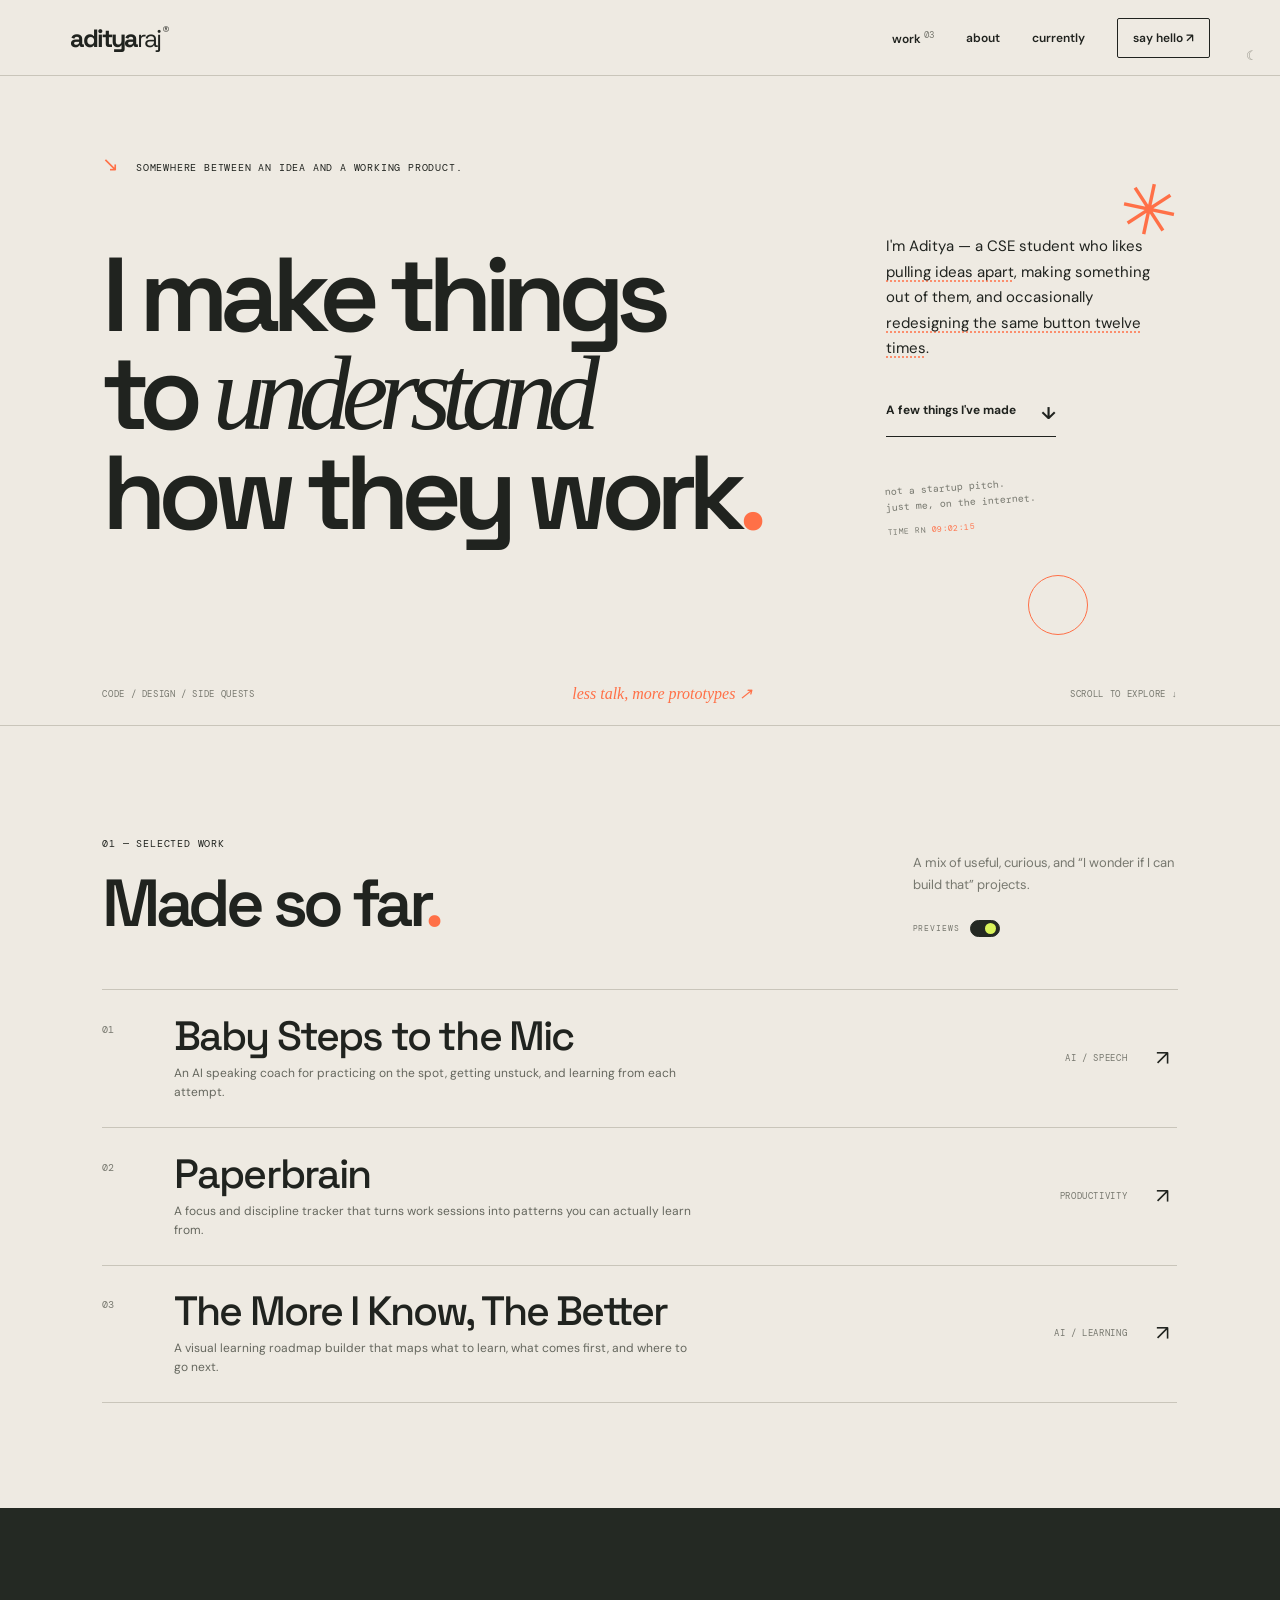
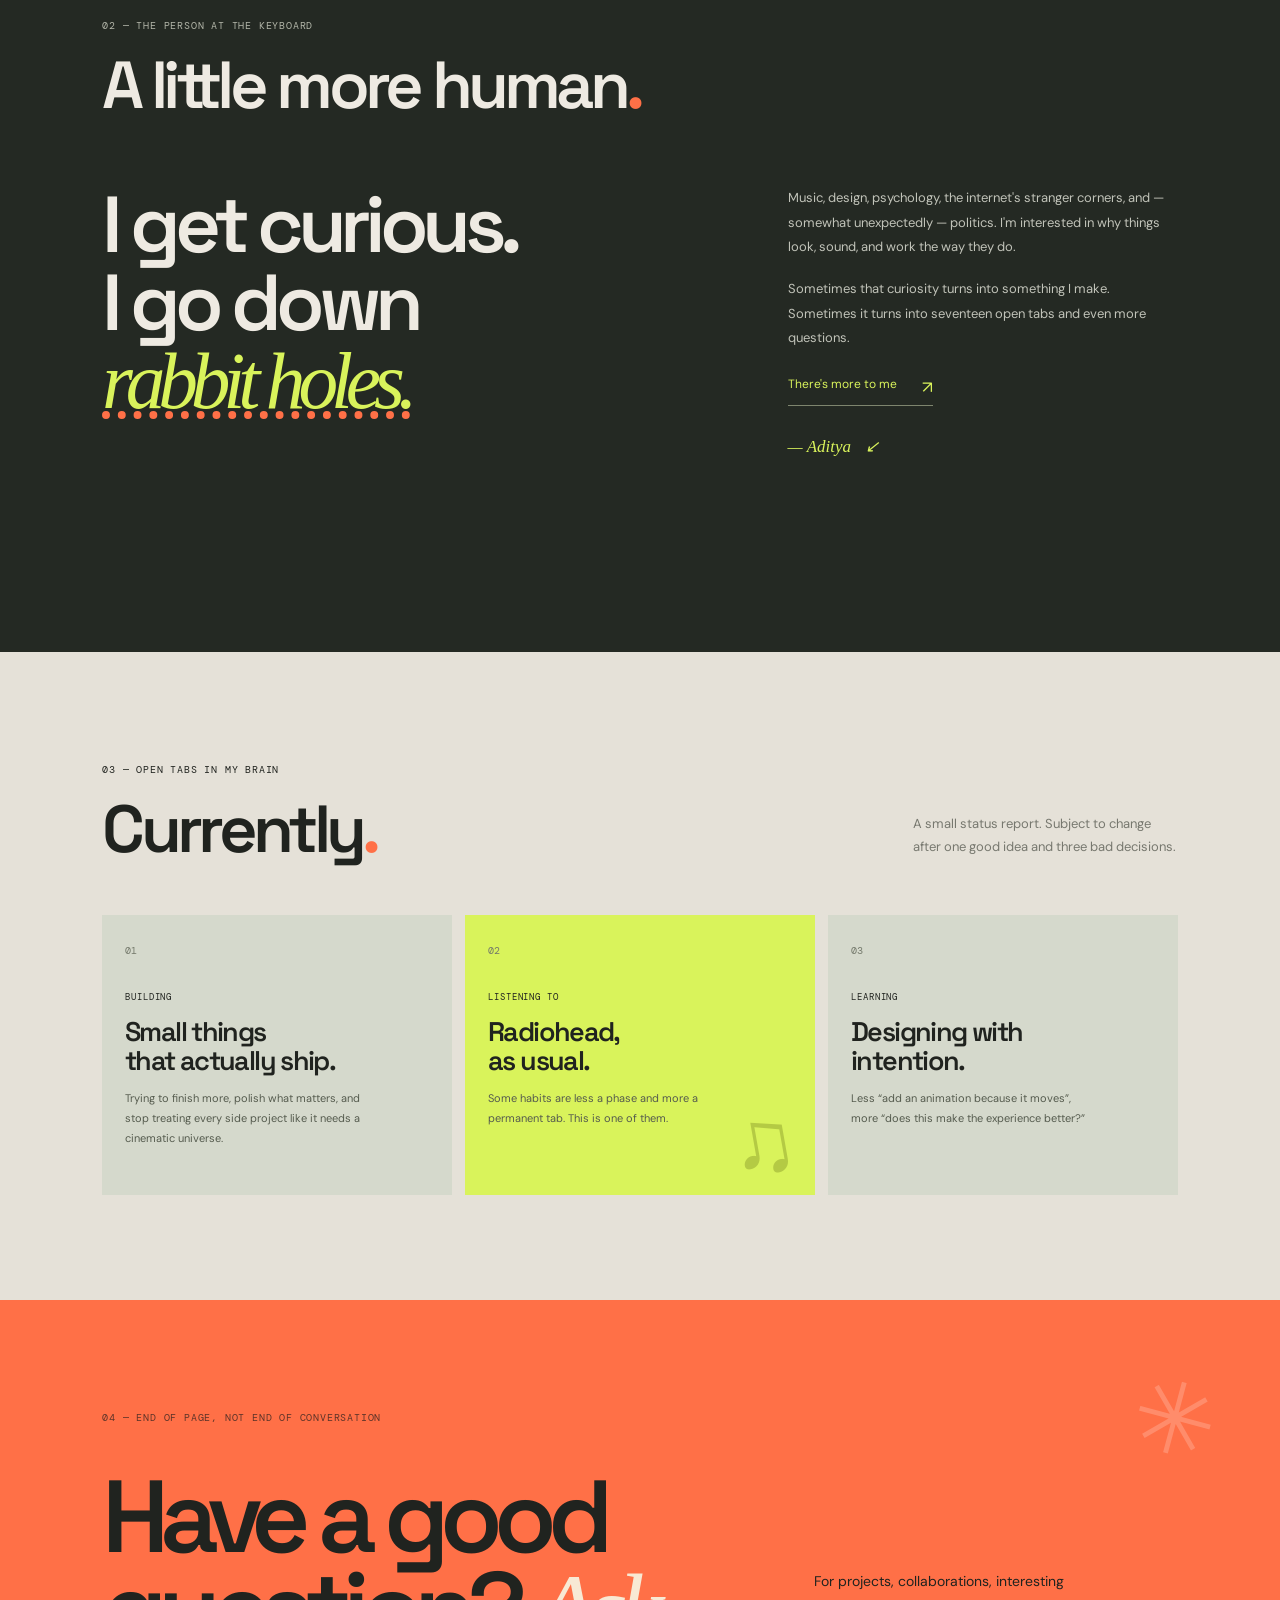
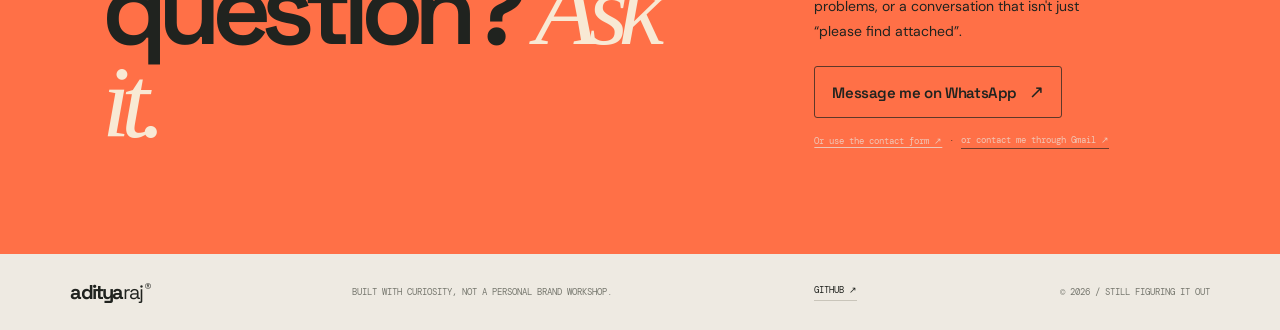
==== index.html @ f86ae00b "Add files via upload" ====
<!doctype html>
<html lang="en">
<head>
  <meta charset="utf-8">
  <meta name="viewport" content="width=device-width, initial-scale=1">
  <meta name="theme-color" content="#eeeae2">
  <title>Aditya Raj — making things, figuring things out</title>
  <meta name="description" content="The workbench of Aditya Raj: software, experiments, and things I'm figuring out.">
  <link rel="stylesheet" href="style.css">
</head>
<body>
  <header class="site-header">
    <a class="wordmark" href="#top" aria-label="Aditya Raj home">aditya<span>raj</span><b>®</b></a>
    <nav aria-label="Main navigation">
      <a href="#work">work <sup>03</sup></a>
      <a href="#about">about</a>
      <a href="#notes">currently</a>
      <a href="#contact" class="nav-contact">say hello ↗</a>
    </nav>
    <button class="menu-toggle" aria-label="Toggle menu" aria-expanded="false">menu +</button>
    <button class="theme-toggle" type="button" aria-label="Switch to dark mode" aria-pressed="false"><span class="theme-toggle-icon" aria-hidden="true">☾</span><span class="theme-toggle-text">DARK</span></button>
  </header>

  <main id="top">
    <section class="hero">
      <div class="hero-kicker"><span class="hand-arrow">↘</span> SOMEWHERE BETWEEN AN IDEA AND A WORKING PRODUCT.</div>
      <div class="hero-grid">
        <h1>I make things<br>to <em>understand</em><br>how they work<span class="period">.</span></h1>
        <div class="hero-aside">
          <p class="intro">I'm Aditya — a CSE student who likes <span class="curious-word" tabindex="0" data-note="Usually the fun part starts here.">pulling ideas apart</span>, making something out of them, and occasionally <span class="curious-word" tabindex="0" data-note="Yes, even after it already worked.">redesigning the same button twelve times</span>.</p>
          <a class="text-link" href="#work">A few things I've made <span>↓</span></a>
          <div class="margin-note">not a startup pitch.<br>just me, on the internet.<span class="clock-line">TIME RN <b class="live-clock">--:--:--</b></span></div>
        </div>
      </div>
      <div class="hero-bottom">
        <span>CODE / DESIGN / SIDE QUESTS</span>
        <span class="scribble">less talk, more prototypes ↗</span>
        <span>SCROLL TO EXPLORE ↓</span>
      </div>
      <button class="shape shape-star surprise-trigger" type="button" aria-label="A small surprise">✳</button><div class="surprise-toast" role="status" aria-live="polite" hidden></div>
      <div class="shape shape-ring" aria-hidden="true"></div>
    </section>

    <section class="work section-pad" id="work">
      <div class="section-heading">
        <div><span class="eyebrow">01 — SELECTED WORK</span><h2>Made so far<span class="period">.</span></h2></div>
        <div class="work-heading-tools">
          <p>A mix of useful, curious, and “I wonder if I can build that” projects.</p>
          <label class="preview-toggle" title="Toggle cursor-following project previews">
            <span class="preview-toggle-label">PREVIEWS</span>
            <input id="preview-toggle-input" type="checkbox" checked aria-label="Enable project hover previews">
            <span class="toggle-track" aria-hidden="true"><span class="toggle-thumb"></span></span>
          </label>
        </div>
      </div>

      <div class="project-browser" aria-label="Selected projects">
        <button class="project-row" type="button" data-project="mic">
          <span class="project-index">01</span>
          <span class="project-title-wrap"><span class="project-title">Baby Steps to the Mic</span><span class="project-blurb">An AI speaking coach for practicing on the spot, getting unstuck, and learning from each attempt.</span></span>
          <span class="project-kind">AI / SPEECH</span><span class="project-arrow">↗</span>
        </button>
        <button class="project-row" type="button" data-project="paperbrain">
          <span class="project-index">02</span>
          <span class="project-title-wrap"><span class="project-title">Paperbrain</span><span class="project-blurb">A focus and discipline tracker that turns work sessions into patterns you can actually learn from.</span></span>
          <span class="project-kind">PRODUCTIVITY</span><span class="project-arrow">↗</span>
        </button>
        <button class="project-row" type="button" data-project="more">
          <span class="project-index">03</span>
          <span class="project-title-wrap"><span class="project-title">The More I Know, The Better</span><span class="project-blurb">A visual learning roadmap builder that maps what to learn, what comes first, and where to go next.</span></span>
          <span class="project-kind">AI / LEARNING</span><span class="project-arrow">↗</span>
        </button>
      </div>

      <div class="project-hover-preview" aria-hidden="true">
        <div class="preview-caption"><span>PROJECT PREVIEW</span><span class="preview-number">01 / 03</span></div>
        <div class="preview-art preview-mic is-active">
          <img class="baby-steps-shot" src="assets/baby-steps-real.png" alt="Baby Steps to the Mic live speaking practice screen">
        </div>
        <div class="preview-art preview-paperbrain">
          <img class="paperbrain-shot" src="assets/paperbrain-real.png" alt="Paperbrain focus and discipline dashboard">
        </div>
        <div class="preview-art preview-roadmap">
          <img class="tmik-generation-shot" src="assets/tmik-generation.png" alt="The More I Know, The Better generating a learning roadmap">
          <img class="tmik-roadmap-shot" src="assets/tmik-roadmap.png" alt="The More I Know, The Better dependency graph for learning portfolios">
        </div>
        <div class="preview-instruction">HOVER TO PREVIEW <span>↗</span></div>
      </div>

      <dialog class="project-dialog" aria-labelledby="dialog-title">
        <button class="dialog-close" type="button" aria-label="Close project details">×</button>
        <div class="dialog-topline"><span class="dialog-index">PROJECT / 01</span><span class="dialog-category">AI / SPEECH</span></div>
        <div class="dialog-layout">
          <div class="dialog-visual"></div>
          <div class="dialog-copy">
            <h3 id="dialog-title">Baby Steps to the Mic</h3>
            <p class="dialog-description"></p>
            <div class="dialog-tags"></div>
            <div class="dialog-links"></div>
          </div>
        </div>
        <div class="dialog-bottom"><span>ADITYA RAJ / SELECTED WORK</span><span>ESC TO CLOSE ↗</span></div>
      </dialog>
    </section>

    <section class="about section-pad" id="about">
      <div class="section-heading">
        <div><span class="eyebrow">02 — THE PERSON AT THE KEYBOARD</span><h2>A little more human<span class="period">.</span></h2></div>
      </div>
      <div class="about-grid">
        <div class="about-big">I get curious.<br>I go down<br><em class="curious-word" tabindex="0" data-note="There is probably a Wikipedia tab involved.">rabbit holes.</em></div>
        <div class="about-copy">
          <p>Music, design, psychology, the internet's stranger corners, and — somewhat unexpectedly — politics. I'm interested in why things look, sound, and work the way they do.</p>
          <p>Sometimes that curiosity turns into something I make. Sometimes it turns into seventeen open tabs and even more questions.</p>
          <button class="text-link about-more" type="button">There's more to me <span>↗</span></button>
          <div class="about-signoff">— Aditya <span>↙</span></div>
        </div>
      </div>
    </section>

    <dialog class="about-dialog" aria-labelledby="about-dialog-title">
      <button class="dialog-close about-dialog-close" type="button" aria-label="Close About">×</button>
      <div class="about-dialog-kicker">A LITTLE MORE CONTEXT</div>
      <div class="about-intro">
        <img class="about-portrait" src="assets/aditya-photo.png" alt="Aditya Raj" />
        <div class="about-intro-copy">
          <h3 id="about-dialog-title">Hey, I'm Aditya.</h3>
          <p class="about-lede">I'm usually interested in five different things at once. Occasionally, they even connect.</p>
        </div>
      </div>
      <div class="about-dialog-body">
        <p>Music, design, psychology, politics, and whatever strange corner of the internet I've wandered into lately. I like pulling at a question until it turns into ten more questions. It's a terrible way to get through a to-do list, but a pretty good way to find ideas.</p>
        <p>That curiosity tends to spill into what I make. I like playing with how things look and feel just as much as figuring out how they work. Sometimes it becomes a project; sometimes it's just a new folder called “experiment 2 final final”.</p>
        <p>I'm still figuring out where all these interests lead. For now, I'm happy learning, making things, changing my mind, and seeing what sticks.</p>
      </div>
      <div class="about-resume">
        <div class="about-resume-copy">
          <span class="about-resume-label">THE MORE FORMAL VERSION</span>
          <strong>Want the résumé?</strong>
          <small>Education, experience, skills and the official-looking bits.</small>
        </div>
        <div class="about-resume-actions">
          <a href="assets/aditya-raj-resume.pdf" target="_blank" rel="noopener noreferrer">VIEW PDF ↗</a>
        </div>
      </div>
      <div class="about-socials" aria-label="Connect with Aditya">
        <a href="https://www.linkedin.com/in/aditya-raj-79a53b314/" target="_blank" rel="noreferrer">LINKEDIN ↗</a>
        <a href="mailto:adiwildinn@gmail.com">GMAIL ↗</a>
        <a href="https://github.com/adityarghh" target="_blank" rel="noreferrer">GITHUB ↗</a>
      </div>
    </dialog>

    <section class="currently section-pad" id="notes">
      <div class="section-heading">
        <div><span class="eyebrow">03 — OPEN TABS IN MY BRAIN</span><h2>Currently<span class="period">.</span></h2></div>
        <p>A small status report. Subject to change after one good idea and three bad decisions.</p>
      </div>
      <div class="now-grid">
        <div class="now-card"><span class="now-number">01</span><span class="now-label">BUILDING</span><h3>Small things<br>that actually ship.</h3><p>Trying to finish more, polish what matters, and stop treating every side project like it needs a cinematic universe.</p></div>
        <div class="now-card now-card-yellow"><span class="now-number">02</span><span class="now-label">LISTENING TO</span><h3>Radiohead,<br>as usual.</h3><p>Some habits are less a phase and more a permanent tab. This is one of them.</p><span class="music-mark" role="button" tabindex="0" aria-label="Reveal a tiny music easter egg">♫</span></div>
        <div class="now-card"><span class="now-number">03</span><span class="now-label">LEARNING</span><h3>Designing with<br>intention.</h3><p>Less “add an animation because it moves”, more “does this make the experience better?”</p></div>
      </div>
    </section>

    <section class="contact section-pad" id="contact">
      <span class="eyebrow">04 — END OF PAGE, NOT END OF CONVERSATION</span>
      <div class="contact-grid">
        <h2>Have a good<br>question? <em>Ask it.</em></h2>
        <div class="contact-side"><p>For projects, collaborations, interesting problems, or a conversation that isn't just “please find attached”.</p><a class="whatsapp-cta" href="https://wa.me/917482891365?text=Hey%20Aditya%21%20I%20came%20across%20your%20portfolio%20and%20wanted%20to%20talk." target="_blank" rel="noopener noreferrer" aria-label="Message Aditya on WhatsApp">Message me on WhatsApp <span aria-hidden="true">↗</span></a><small class="contact-alternatives"><button class="contact-open contact-form-link" type="button">Or use the contact form ↗</button><span aria-hidden="true"> · </span><a class="direct-gmail" href="https://mail.google.com/mail/?view=cm&amp;fs=1&amp;to=adiwildinn%40gmail.com&amp;su=Let%27s%20talk" target="_blank" rel="noreferrer">or contact me through Gmail ↗</a></small></div>
      </div>
      <div class="contact-doodle" aria-hidden="true">✳</div>
    </section>

    <dialog class="contact-dialog" aria-labelledby="contact-dialog-title">
      <button class="dialog-close contact-dialog-close" type="button" aria-label="Close contact form">×</button>
      <div class="contact-dialog-kicker">A MESSAGE, NOT A MEETING INVITE</div>
      <div class="contact-dialog-heading">
        <h3 id="contact-dialog-title">Let's talk<span>.</span></h3>
        <p>Tell me a little about what you have in mind. I'll take it from there.</p>
      </div>
      <form class="contact-form" action="https://formspree.io/f/mljgbkvg" method="POST">
        <div class="contact-fields-row">
          <label>Your name
            <input type="text" name="name" placeholder="What should I call you?" autocomplete="name" required>
          </label>
          <label>Your email
            <input type="email" name="email" placeholder="you@example.com" autocomplete="email" required>
          </label>
        </div>
        <label>What's this about?
          <input type="text" name="subject" placeholder="A project, collaboration, question..." required>
        </label>
        <label>Your message
          <textarea name="message" rows="5" placeholder="Give me the context. No need to make it formal." required></textarea>
        </label>
        <input type="text" name="_gotcha" class="contact-honeypot" tabindex="-1" autocomplete="off" aria-hidden="true">
        <div class="contact-form-bottom">
          <p class="contact-form-status" role="status" aria-live="polite">I'll only use your details to reply to this message.</p>
          <button class="contact-submit" type="submit">Send message <span>↗</span></button>
        </div>
      </form>
      <div class="contact-dialog-footer"><span>NOT A FAN OF FORMS?</span><a href="https://mail.google.com/mail/?view=cm&amp;fs=1&amp;to=adiwildinn%40gmail.com&amp;su=Let%27s%20talk" target="_blank" rel="noreferrer">CONTACT ME DIRECTLY THROUGH GMAIL ↗</a></div>
    </dialog>
  </main>

  <footer>
    <a class="wordmark footer-mark" href="#top">aditya<span>raj</span><b>®</b></a>
    <span>BUILT WITH CURIOSITY, NOT A PERSONAL BRAND WORKSHOP.</span>
    <a href="https://github.com/adityarghh" target="_blank" rel="noreferrer">GITHUB ↗</a>
    <span>© <span id="year"></span> / STILL FIGURING IT OUT</span>
  </footer>
  <script src="script.js"></script>
</body>
</html>
---- style.css ----
@import url('https://fonts.googleapis.com/css2?family=DM+Mono:wght@400;500&family=DM+Sans:wght@400;500;600;700&family=Space+Grotesk:wght@400;500;600;700&display=swap');
:root{--paper:#eeeae2;--ink:#20231f;--muted:#77786f;--line:#c9c5ba;--acid:#d9f35b;--orange:#ff7047;--blue:#c6d9d0;--mono:'DM Mono',monospace;--sans:'DM Sans',sans-serif;--display:'Space Grotesk',sans-serif}
*{box-sizing:border-box}html{scroll-behavior:smooth;scroll-padding-top:90px}body{margin:0;background:var(--paper);color:var(--ink);font-family:var(--sans);-webkit-font-smoothing:antialiased}a{color:inherit;text-decoration:none}.topline{height:29px;padding:0 5.5%;display:flex;align-items:center;justify-content:space-between;border-bottom:1px solid var(--line);font:10px var(--mono);letter-spacing:.07em;color:#696b62}.status-dot,.live-dot{display:inline-block;width:7px;height:7px;border-radius:50%;background:#80a33e;margin-left:6px}.site-header{height:76px;padding:0 5.5%;display:flex;align-items:center;justify-content:space-between;border-bottom:1px solid var(--line);position:sticky;top:0;z-index:10;background:rgba(238,234,226,.94);backdrop-filter:blur(12px)}.wordmark{font:700 25px var(--display);letter-spacing:-1.8px}.wordmark span{font-weight:400}.wordmark b{font:10px var(--mono);vertical-align:top;margin-left:3px}.site-header nav{display:flex;align-items:center;gap:32px;font-size:12px;font-weight:600}.site-header nav a{transition:opacity .2s}.site-header nav a:hover{opacity:.55}.site-header sup{font:9px var(--mono);color:var(--muted)}.nav-contact{border:1px solid var(--ink);padding:11px 15px;border-radius:2px}.menu-toggle{display:none;background:none;border:0;font:12px var(--mono)}
.hero{min-height:650px;padding:75px 8% 25px;position:relative;overflow:hidden;border-bottom:1px solid var(--line)}.hero-kicker,.eyebrow{font:10px var(--mono);letter-spacing:.08em}.hand-arrow{font-size:20px;color:var(--orange);margin-right:9px}.hero-grid{display:grid;grid-template-columns:1.5fr .6fr;gap:5%;align-items:end;margin-top:42px;position:relative;z-index:1}.hero h1{font:600 clamp(56px,8.2vw,118px)/.94 var(--display);letter-spacing:-.085em;margin:0;max-width:900px}.hero h1 em,.about-big em,.contact h2 em{font-family:Georgia,serif;font-weight:400;letter-spacing:-.09em}.period{color:var(--orange)}.hero-aside{padding:0 0 8px;max-width:285px}.intro{font-size:15px;line-height:1.7;max-width:300px}.text-link{display:inline-flex;gap:25px;border-bottom:1px solid var(--ink);padding:12px 0;font-size:12px;font-weight:700;margin-top:13px}.text-link span{font-size:17px}.margin-note{font:10px/1.6 var(--mono);color:var(--muted);margin-top:42px;transform:rotate(-4deg);display:inline-block}.hero-bottom{position:absolute;left:8%;right:8%;bottom:22px;display:flex;justify-content:space-between;align-items:center;font:9px var(--mono);letter-spacing:.07em;color:var(--muted)}.scribble{font:italic 16px Georgia;color:var(--orange);letter-spacing:0}.shape{position:absolute;pointer-events:none}.shape-star{right:8%;top:100px;color:var(--orange);font-size:70px;transform:rotate(12deg)}.shape-ring{right:15%;bottom:90px;width:60px;height:60px;border:1px solid var(--orange);border-radius:50%}
.section-pad{padding:105px 8%}.section-heading{display:flex;justify-content:space-between;align-items:end;gap:30px;margin-bottom:52px}.section-heading h2{font:600 clamp(40px,5.2vw,68px)/1 var(--display);letter-spacing:-.07em;margin:18px 0 0}.section-heading>p{font-size:13px;line-height:1.7;max-width:265px;color:var(--muted);margin:0 0 5px}.project{display:grid;grid-template-columns:1.08fr .92fr;min-height:355px;border-top:1px solid var(--line);padding:25px 0;gap:7%;align-items:center}.project:last-of-type{border-bottom:1px solid var(--line)}.project-reverse .project-art{order:2}.project-reverse .project-copy{order:1}.project-art{height:310px;position:relative;overflow:hidden;display:flex;align-items:center;justify-content:center;background:#d9d9ce}.art-label{position:absolute;top:17px;left:18px;font:9px var(--mono);letter-spacing:.08em;z-index:2}.passsecure-art{background:#242923;color:#d9f35b}.terminal{width:72%;border:1px solid #5d6650;background:#191d19;box-shadow:12px 12px 0 rgba(0,0,0,.12);font-family:var(--mono)}.terminal-bar{height:30px;border-bottom:1px solid #41493c;display:flex;align-items:center;gap:5px;padding:0 10px;color:#939b88;font-size:9px}.terminal-bar i{width:5px;height:5px;border-radius:50%;background:#7c856c}.terminal-bar span{margin-left:auto}.terminal-content{padding:23px}.muted{font-size:10px;color:#9aa08f;display:block;margin-bottom:18px}.terminal-content strong{font-size:20px;letter-spacing:3px}.strength{display:flex;gap:4px;margin:15px 0}.strength i{height:4px;flex:1;background:#d9f35b}.strength i:last-child{background:#48503f}.terminal-foot{display:flex;justify-content:space-between;font-size:9px;border-top:1px solid #41493c;padding-top:12px}.corner-mark{position:absolute;right:17px;bottom:13px;font:10px var(--mono)}.project-copy{padding:20px 0}.project-meta{display:flex;justify-content:space-between;gap:12px;font:9px var(--mono);color:var(--muted);letter-spacing:.04em}.project h3{font:600 clamp(30px,3vw,43px) var(--display);letter-spacing:-.06em;margin:23px 0 12px}.project-copy>p{font-size:13px;line-height:1.8;color:#5d5f57;max-width:420px}.project-bottom{display:flex;align-items:center;gap:7px;margin-top:25px;flex-wrap:wrap}.tag{font:9px var(--mono);padding:7px 9px;border:1px solid var(--line);border-radius:2px}.project-bottom a{font:10px var(--mono);margin-left:auto;border-bottom:1px solid var(--ink);padding-bottom:4px}.docuquery-art{background:#d8c9b3}.paper-stack{position:relative;width:190px;height:220px;transform:rotate(-5deg)}.paper{position:absolute;width:150px;height:190px;top:15px;left:20px;border:1px solid #9e8e77}.paper-back{background:#8c9e91;transform:rotate(12deg) translate(20px,-7px)}.paper-mid{background:#f0e5d4;transform:rotate(5deg) translate(9px,0)}.paper-front{background:#fff8e9;padding:19px 16px;box-shadow:5px 6px 0 rgba(72,55,34,.13)}.paper-front>span{font:11px var(--mono);color:var(--orange)}.paper-front b{display:block;font:600 23px/1 var(--display);letter-spacing:-1.5px;margin-top:14px}.paper-front small{font:7px var(--mono);display:block;margin-top:13px;color:#888}.paper-lines{height:25px;margin-top:13px;background:repeating-linear-gradient(to bottom,transparent 0 6px,#c9c0b0 6px 7px)}.floating-note{position:absolute;right:10%;bottom:55px;font:italic 14px Georgia;line-height:1.3;color:#7b4d3e;transform:rotate(7deg)}.atm-art{background:#bfc9b6}.atm-screen{width:55%;min-width:210px;background:#222b26;color:#e3f1c8;padding:22px 18px;box-shadow:10px 10px 0 rgba(30,45,30,.12);font-family:var(--mono)}.atm-brand{font-size:11px;letter-spacing:.12em}.atm-brand span{color:#d9f35b}.atm-balance{font:600 25px var(--display);margin-top:28px}.atm-caption{font-size:7px;color:#a7b5a0;margin-top:4px}.atm-buttons{display:grid;grid-template-columns:1fr 1fr;gap:6px;margin-top:25px}.atm-buttons span{border:1px solid #526252;padding:8px 5px;text-align:center;font-size:7px}.side-stamp{position:absolute;right:17px;bottom:15px;font:9px var(--mono);transform:rotate(-90deg);transform-origin:right}.chat-art{background:#c5d9d1}.chat-window{width:72%;padding:20px;background:#f1f0e6;border:1px solid #9daea4;box-shadow:8px 8px 0 rgba(42,72,56,.1)}.chat-top{font:9px var(--mono);padding-bottom:15px;border-bottom:1px solid #d1d7ce;margin-bottom:17px}.chat-top .live-dot{margin:0 8px 0 0}.bubble{font-size:10px;line-height:1.5;padding:9px 11px;border-radius:8px;margin:9px 0;max-width:85%}.bubble-left{background:#dfe4d8}.bubble-right{background:#d9f35b;margin-left:auto}.typing{font:8px var(--mono);color:#7c8278;margin-top:18px}.typing span{color:var(--orange)}.orbit{position:absolute;right:8%;top:42%;font:22px var(--mono);color:#46675a;transform:rotate(18deg)}.work-footnote{font:italic 13px Georgia;color:var(--muted);margin-top:22px}
.about{background:#242923;color:var(--paper)}.about .eyebrow{color:#b2b5a8}.about-grid{display:grid;grid-template-columns:1fr .7fr;gap:12%;padding:15px 0 90px}.about-big{font:600 clamp(45px,6.2vw,83px)/.98 var(--display);letter-spacing:-.08em}.about-big em{color:var(--acid)}.about-copy p{font-size:13px;line-height:1.9;color:#c1c3b9;margin:0 0 17px}.about-signoff{font:italic 17px Georgia;color:var(--acid);margin-top:30px}.about-signoff span{margin-left:10px}.toolbox{border-top:1px solid #55594f;padding-top:20px}.toolbox-title{font:10px var(--mono);display:flex;justify-content:space-between;color:var(--acid)}.toolbox-list{display:grid;grid-template-columns:repeat(4,1fr);gap:22px;margin-top:35px}.toolbox-list>div{border-top:1px solid #55594f;padding-top:12px}.toolbox-list b{font:10px var(--mono);color:#888e7d}.toolbox-list span{display:block;font:600 17px var(--display);margin-top:22px}.toolbox-list p{font-size:11px;line-height:1.7;color:#b6b8af}
.currently{background:#e5e1d8}.now-grid{display:grid;grid-template-columns:repeat(3,1fr);gap:13px}.now-card{position:relative;min-height:280px;background:#d5d9cc;padding:23px;overflow:hidden}.now-card-yellow{background:var(--acid)}.now-number{font:10px var(--mono);color:#73786a}.now-label{display:block;font:9px var(--mono);letter-spacing:.1em;margin-top:32px}.now-card h3{font:600 27px/1.08 var(--display);letter-spacing:-.06em;margin:14px 0}.now-card p{font-size:11px;line-height:1.8;max-width:240px;color:#555b4e}.music-mark{position:absolute;right:18px;bottom:2px;font:90px Georgia;color:#b4ca44;transform:rotate(-10deg)}
.contact{position:relative;background:var(--orange);overflow:hidden}.contact .eyebrow{color:#5e3429}.contact-grid{display:grid;grid-template-columns:1fr .6fr;gap:10%;align-items:end;margin-top:45px;position:relative;z-index:1}.contact h2{font:600 clamp(55px,8vw,105px)/.9 var(--display);letter-spacing:-.09em;margin:0}.contact h2 em{color:#f8e9d4}.contact-side p{font-size:14px;line-height:1.8;max-width:300px}.big-email{display:inline-block;font:600 24px var(--display);letter-spacing:-.04em;border-bottom:1px solid var(--ink);padding:10px 0}.contact-side small{display:block;font:9px var(--mono);margin-top:12px;color:#38271f}.contact-doodle{position:absolute;right:5%;top:10%;font-size:100px;color:rgba(255,255,255,.2);transform:rotate(15deg)}
footer{padding:25px 5.5%;display:flex;align-items:center;justify-content:space-between;gap:20px;font:9px var(--mono);color:var(--muted)}.footer-mark{color:var(--ink);font-size:20px}footer>a:not(.wordmark){color:var(--ink);border-bottom:1px solid var(--line);padding-bottom:4px}
@media(max-width:760px){.site-header{height:65px}.site-header nav{display:none;position:absolute;top:64px;left:0;right:0;background:var(--paper);padding:25px 7%;border-bottom:1px solid var(--line);flex-direction:column;align-items:flex-start;gap:22px}.site-header nav.open{display:flex}.menu-toggle{display:block}.hero{padding:58px 7% 70px;min-height:auto}.hero-grid{grid-template-columns:1fr;gap:35px;margin-top:38px}.hero h1{font-size:clamp(53px,13vw,86px)}.hero-aside{max-width:420px}.margin-note{margin-top:18px}.shape-star{right:8%;top:35px;font-size:45px}.shape-ring{right:12%;bottom:100px;width:35px;height:35px}.hero-bottom{left:7%;right:7%;font-size:7px;gap:10px}.scribble{display:none}.section-pad{padding:72px 7%}.section-heading{align-items:flex-start;flex-direction:column;margin-bottom:35px;gap:20px}.section-heading>p{max-width:370px}.project,.project-reverse{grid-template-columns:1fr;gap:12px;padding:22px 0 28px}.project-reverse .project-art,.project-reverse .project-copy{order:initial}.project-art{height:270px}.project-copy{padding:10px 0}.project h3{margin-top:18px}.about-grid{grid-template-columns:1fr;gap:35px;padding-bottom:60px}.toolbox-list{grid-template-columns:1fr 1fr;row-gap:28px}.toolbox-list span{margin-top:14px}.now-grid{grid-template-columns:1fr}.now-card{min-height:235px}.contact-grid{grid-template-columns:1fr;gap:35px}.contact h2{font-size:clamp(54px,13vw,88px)}.contact-doodle{font-size:70px;top:7%;right:4%}footer{flex-wrap:wrap;justify-content:space-between}footer>span:nth-child(2){order:5;width:100%;line-height:1.6}.topline{padding:0 7%;font-size:8px}}
@media(prefers-reduced-motion:reduce){html{scroll-behavior:auto}*{animation:none!important;transition:none!important}}


/* Project index: typography-first list with an interactive visual preview */
.project-browser{position:relative;border-top:1px solid var(--line);z-index:1}
.project-row{position:relative;width:100%;display:grid;grid-template-columns:54px minmax(0,1fr) 100px 24px;gap:18px;align-items:center;text-align:left;background:transparent;border:0;border-bottom:1px solid var(--line);padding:25px 8px 25px 0;color:var(--ink);cursor:pointer;font:inherit;z-index:2}
.project-index{font:10px var(--mono);color:var(--muted);align-self:start;padding-top:8px}
.project-title-wrap{display:flex;flex-direction:column;gap:6px}
.project-title{font:500 clamp(26px,3.2vw,43px)/1.04 var(--display);letter-spacing:-.045em;transition:transform .35s cubic-bezier(.2,.7,.1,1),color .25s}
.project-blurb{font:12px/1.6 var(--sans);color:#65675e;max-width:520px;transition:color .25s}
.project-kind{font:9px var(--mono);letter-spacing:.07em;color:var(--muted);justify-self:end}
.project-arrow{font-size:21px;justify-self:end;transition:transform .3s,color .3s}
.project-row:hover .project-title,.project-row:focus-visible .project-title{transform:translateX(8px);color:#a64f2e}
.project-row:hover .project-blurb,.project-row:focus-visible .project-blurb{color:var(--ink)}
.project-row:hover .project-arrow,.project-row:focus-visible .project-arrow{transform:translate(3px,-3px);color:#a64f2e}
.project-row:focus-visible{outline:2px solid #a64f2e;outline-offset:3px}
.project-hover-preview{position:fixed;z-index:8;left:0;top:0;width:min(27vw,330px);height:min(31vw,260px);transform:translate3d(0,0,0) rotate(2deg) scale(.97);pointer-events:none;opacity:0;visibility:hidden;will-change:left,top,opacity,transform;transition:opacity .22s ease,visibility .22s,transform .22s cubic-bezier(.2,.7,.1,1);background:linear-gradient(145deg,#292e27 0%,#222720 100%);padding:12px;border:1px solid rgba(238,234,226,.08);border-radius:17px;box-shadow:0 20px 48px rgba(20,22,19,.2),0 5px 14px rgba(20,22,19,.1);color:#eeeae2}
.project-hover-preview.is-visible{opacity:1;visibility:visible;transform:translate3d(0,0,0) rotate(0deg) scale(1)}
.preview-caption{display:flex;justify-content:space-between;font:8px var(--mono);letter-spacing:.08em;color:#b9b8ab;margin:2px 3px 10px}
.preview-art{display:none;position:relative;height:calc(100% - 46px);overflow:hidden;border-radius:9px}
.preview-art.is-active{display:flex;animation:preview-enter .45s cubic-bezier(.2,.7,.1,1) both}
.preview-passsecure{background:#191d19;flex-direction:column;padding:0 9%}
.preview-browser-bar{height:31px;display:flex;align-items:center;gap:5px;border-bottom:1px solid #4b5146;width:100%;font:8px var(--mono);color:#969b8d}
.preview-browser-bar i{width:5px;height:5px;background:#92997e;border-radius:50%}.preview-browser-bar span{margin-left:auto}
.preview-pass-content{display:flex;flex-direction:column;gap:16px;margin:auto 0;width:100%;font-family:var(--mono)}
.preview-pass-content>span,.preview-pass-content small{font-size:8px;letter-spacing:.08em;color:#b4bd9b}
.preview-pass-content strong{font-size:clamp(18px,2.2vw,28px);letter-spacing:4px;color:#d9f35b}
.preview-meter{display:flex;gap:4px}.preview-meter i{height:4px;flex:1;background:#d9f35b}.preview-meter i:last-child{background:#454b3f}
.preview-docuquery{background:#d8c9b3;align-items:center;justify-content:center;gap:12px;padding:5%}
.preview-doc-paper{width:49%;height:88%;background:#fff8e9;padding:7%;box-shadow:5px 6px 0 rgba(45,35,25,.13);transform:rotate(-5deg);color:#22231f;display:flex;flex-direction:column}
.preview-doc-paper span,.preview-doc-paper small,.preview-doc-chat>span{font:7px var(--mono);color:#a64f2e}
.preview-doc-paper strong{font:500 clamp(17px,2vw,26px)/1.03 var(--display);letter-spacing:-.04em;margin-top:25px}
.preview-doc-lines{height:30px;margin-top:auto;background:repeating-linear-gradient(to bottom,transparent 0 6px,#d2c9b9 6px 7px)}
.preview-doc-chat{width:45%;background:#f4ead9;padding:5%;transform:translateY(24px);box-shadow:5px 6px 0 rgba(45,35,25,.08);color:#333}
.preview-doc-chat p{font:10px/1.5 var(--sans)}
.preview-apexatm{background:#aab5a5;align-items:center;justify-content:center}
.preview-atm-ui{width:72%;background:#222b26;color:#e3f1c8;padding:8%;font-family:var(--mono);box-shadow:9px 10px 0 rgba(30,45,30,.15);display:flex;flex-direction:column}
.preview-atm-ui>span{font-size:9px;letter-spacing:.12em}.preview-atm-ui strong{font:500 clamp(20px,2.2vw,30px) var(--display);margin-top:24px}.preview-atm-ui small{font-size:7px;color:#a7b5a0;margin-top:5px}
.preview-atm-grid{display:grid;grid-template-columns:1fr 1fr;gap:5px;margin-top:23px}.preview-atm-grid i{font:7px var(--mono);font-style:normal;border:1px solid #526252;padding:8px 4px;text-align:center}
.preview-chat{background:#c5d9d1;align-items:center;justify-content:center}
.preview-chat-ui{background:#f1f0e6;border:1px solid #9daea4;width:82%;padding:7%;box-shadow:8px 8px 0 rgba(42,72,56,.1);color:#30332d}
.preview-chat-ui>span{font:7px var(--mono);letter-spacing:.07em}
.preview-chat-ui p{font:10px/1.5 var(--sans);background:#dfe4d8;padding:9px;margin:12px 0;width:85%}
.preview-chat-ui .preview-chat-reply{background:#d9f35b;margin-left:auto}
.preview-instruction{position:absolute;left:15px;right:15px;bottom:13px;display:flex;justify-content:space-between;font:8px var(--mono);letter-spacing:.08em;color:#aaa99d}
.preview-instruction span{color:#d9f35b}
.project-dialog{width:min(880px,calc(100% - 36px));max-width:none;border:1px solid #77766d;background:#eeeae2;color:#20231f;padding:28px;box-shadow:0 24px 100px rgba(0,0,0,.4)}
.project-dialog::backdrop{background:rgba(15,17,15,.78);backdrop-filter:blur(8px)}
.dialog-close{position:absolute;right:18px;top:10px;border:0;background:transparent;color:inherit;font-size:32px;cursor:pointer;line-height:1}
.dialog-topline,.dialog-bottom{display:flex;justify-content:space-between;gap:15px;font:9px var(--mono);letter-spacing:.08em;color:#77786f}
.dialog-layout{display:grid;grid-template-columns:1.05fr .95fr;gap:35px;margin:30px 0}
.dialog-visual{min-height:300px;display:flex;align-items:center;justify-content:center;overflow:hidden;background:#242923}
.dialog-visual .preview-art{display:flex!important;position:relative;width:100%;height:300px}
.dialog-copy{display:flex;flex-direction:column;align-items:flex-start;justify-content:center}
.dialog-copy h3{font:500 clamp(34px,5vw,55px)/1 var(--display);letter-spacing:-.055em;margin:0 0 18px}
.dialog-description{font:13px/1.8 var(--sans);color:#55574f}
.dialog-tags{display:flex;flex-wrap:wrap;gap:7px;margin-top:12px}
.dialog-tags span{border:1px solid #c9c5ba;padding:7px 9px;font:9px var(--mono)}
.dialog-links{display:flex;gap:18px;flex-wrap:wrap;margin-top:28px}
.dialog-links a{font:10px var(--mono);border-bottom:1px solid #20231f;padding-bottom:5px}
.dialog-links a:hover{color:#a64f2e;border-color:#a64f2e}
.dialog-bottom{border-top:1px solid #c9c5ba;padding-top:15px}
body.dialog-open{overflow:visible}
@keyframes preview-enter{from{opacity:0;transform:translateY(10px) scale(.985)}to{opacity:1;transform:translateY(0) scale(1)}}
@media(max-width:760px){.project-row{grid-template-columns:30px minmax(0,1fr) 18px;gap:10px;padding:21px 0}.project-kind{display:none}.project-title{font-size:29px}.project-blurb{font-size:11px}.project-hover-preview{display:none}.project-dialog{padding:20px}.dialog-layout{grid-template-columns:1fr;gap:20px;margin:25px 0}.dialog-visual,.dialog-visual .preview-art{min-height:220px;height:220px}.dialog-copy h3{font-size:38px}.dialog-bottom{font-size:7px}}

/* Small opt-out for cursor-following previews */
.work-heading-tools{display:flex;flex-direction:column;align-items:flex-start;gap:18px;max-width:265px}
.work-heading-tools>p{font-size:13px;line-height:1.7;max-width:265px;color:var(--muted);margin:0 0 5px}
.preview-toggle{display:inline-flex;align-items:center;gap:10px;cursor:pointer;user-select:none}
.preview-toggle-label{font:8px var(--mono);letter-spacing:.11em;color:var(--muted)}
.preview-toggle input{position:absolute;opacity:0;width:1px;height:1px;pointer-events:none}
.toggle-track{width:30px;height:17px;border:1px solid #8d8b80;border-radius:99px;padding:2px;display:inline-flex;align-items:center;transition:background .2s,border-color .2s}
.toggle-thumb{width:11px;height:11px;border-radius:50%;background:#8d8b80;transform:translateX(0);transition:transform .22s cubic-bezier(.2,.7,.1,1),background .2s}
.preview-toggle input:checked+.toggle-track{background:#242923;border-color:#242923}
.preview-toggle input:checked+.toggle-track .toggle-thumb{transform:translateX(12px);background:#d9f35b}
.preview-toggle input:focus-visible+.toggle-track{outline:2px solid #a64f2e;outline-offset:3px}
.preview-toggle input:not(:checked)+.toggle-track{background:transparent}
.preview-toggle input:not(:checked)+.toggle-track .toggle-thumb{background:#8d8b80}
@media(max-width:760px){.work-heading-tools{max-width:none;flex-direction:row;align-items:center;justify-content:space-between;width:100%;gap:12px}.work-heading-tools>p{max-width:260px}.preview-toggle{flex-shrink:0}}

/* Three chosen projects: each preview has its own visual language */
.preview-mic{background:#252923;align-items:center;justify-content:center;padding:6%}
.mic-window{width:100%;height:100%;background:#191c19;border:1px solid #55594d;color:#eeeae2;display:flex;flex-direction:column}
.mic-window-top{display:flex;justify-content:space-between;gap:10px;border-bottom:1px solid #41443c;padding:10px;font:7px var(--mono);color:#aaa99d}
.mic-window-top span:first-child{color:#b4a17a;white-space:nowrap}
.mic-content{padding:8%;display:flex;flex-direction:column;align-items:flex-start;gap:12px}
.mic-kicker{font:7px var(--mono);letter-spacing:.1em;color:#b4a17a}
.mic-content strong{font:500 clamp(20px,2.4vw,32px)/1.02 var(--display);letter-spacing:-.04em}
.mic-wave{height:27px;display:flex;align-items:center;gap:4px;width:100%;border-bottom:1px solid #41443c}
.mic-wave i{display:block;width:3px;height:var(--h,10px);background:#b4a17a;animation:mic-wave 1s ease-in-out infinite alternate}
.mic-wave i:nth-child(2n){--h:18px;animation-delay:-.3s}.mic-wave i:nth-child(3n){--h:23px;animation-delay:-.65s}.mic-wave i:nth-child(4n){--h:7px;animation-delay:-.1s}
.mic-content small{font:6px var(--mono);color:#a7aa9d}
.preview-paperbrain{background:#1d2027;align-items:center;justify-content:center;gap:8%;padding:7%;color:#ecebe7}
.paperbrain-clock{width:52%;background:#292d36;border:1px solid #454a56;padding:7%;box-shadow:6px 7px 0 rgba(0,0,0,.15)}
.paperbrain-clock>span,.paperbrain-stats>span,.paperbrain-stats small{display:block;font:7px var(--mono);letter-spacing:.08em;color:#a8adba}
.paperbrain-clock strong{display:block;font:500 clamp(25px,3vw,38px) var(--display);margin:14px 0}
.paperbrain-clock strong span{color:#b4a17a;animation:clock-blink 1s steps(2) infinite}
.clock-controls{display:flex;gap:6px}.clock-controls i{font:8px var(--mono);font-style:normal;border:1px solid #505664;padding:5px 7px;color:#c9cbd0}
.paperbrain-stats{width:67%;background:#d9d5ca;color:#252722;padding:6%;transform:translate(12%, -4%) rotate(2deg);box-shadow:5px 6px 0 rgba(0,0,0,.13)}
.paperbrain-stats>strong{display:block;font:500 clamp(24px,3vw,35px) var(--display);margin:6px 0}
.paperbrain-stats small{color:#686b62;font-size:6px}
.paperbrain-bars{display:flex;align-items:end;gap:4px;height:24px;margin-top:10px}.paperbrain-bars i{flex:1;background:#8d9a7a;height:35%}.paperbrain-bars i:nth-child(2n){height:80%}.paperbrain-bars i:nth-child(3n){height:55%}.paperbrain-bars i:nth-child(5n){height:100%}
.preview-roadmap{background:#e2dfd5;color:#282a25;display:flex;flex-direction:column;padding:7%;overflow:hidden}
.roadmap-head>span{font:7px var(--mono);color:#7c806e;letter-spacing:.1em}.roadmap-head strong{display:block;font:500 clamp(20px,2.6vw,32px)/1.05 var(--display);margin:12px 0 4px;letter-spacing:-.04em}.roadmap-head small{font:9px var(--sans);color:#77786f}
.roadmap-nodes{display:grid;grid-template-columns:1fr;gap:4px;margin-top:17px;position:relative;width:70%}
.roadmap-nodes span{font:8px var(--mono);border:1px solid #c3c1b7;padding:7px 9px;background:#efede5}
.roadmap-nodes i{font:11px var(--mono);font-style:normal;color:#a64f2e;padding-left:15px;line-height:.8}
.roadmap-nodes .roadmap-highlight{background:#292d27;color:#e6e2d7;border-color:#292d27}
.roadmap-orbit{position:absolute;right:7%;bottom:12%;width:66px;height:66px;border:1px solid #a64f2e;border-radius:50%;display:flex;align-items:center;justify-content:center;text-align:center;font:8px/1.5 var(--mono);color:#a64f2e;transform:rotate(10deg)}
@keyframes mic-wave{from{transform:scaleY(.35);opacity:.6}to{transform:scaleY(1);opacity:1}}
@keyframes clock-blink{to{opacity:.35}}


/* Short About teaser + expanded personal panel */
.about-more{border:0;background:transparent;color:var(--acid);padding:0;cursor:pointer;font:inherit;font-size:12px;border-bottom:1px solid #7e856e;padding-bottom:7px;margin-top:8px}
.about-dialog{position:relative;width:min(760px,calc(100% - 32px));max-width:none;max-height:88vh;overflow:auto;padding:clamp(26px,5vw,54px);border:1px solid #77766d;background:#eeeae2;color:#20231f;box-shadow:0 24px 100px rgba(0,0,0,.4)}
.about-dialog::backdrop{background:rgba(15,17,15,.78);backdrop-filter:blur(8px)}
.about-dialog-kicker{font:9px var(--mono);letter-spacing:.1em;color:#a64f2e;margin:4px 0 28px}
.about-dialog h3{font:600 clamp(38px,7vw,70px)/.98 var(--display);letter-spacing:-.075em;max-width:600px;margin:0 0 30px}
.about-dialog-body{max-width:570px}
.about-dialog-body p{font:14px/1.9 var(--sans);color:#55574f;margin:0 0 16px}
.about-socials{display:flex;gap:22px;flex-wrap:wrap;border-top:1px solid var(--line);padding-top:20px;margin-top:30px}
.about-socials a,.footer-socials a{font:9px var(--mono);letter-spacing:.05em;border-bottom:1px solid var(--line);padding-bottom:5px}
.footer-socials{display:flex;gap:14px;flex-wrap:wrap}
@media(max-width:760px){.about-dialog{padding:27px 22px}.about-dialog h3{font-size:44px}.about-socials{gap:16px}footer .footer-socials{width:100%;order:4}}

/* The About dialog is an overlay, not a new page; preserve the underlying scroll position. */
body.about-dialog-open{overflow:visible}
.about-dialog{margin:auto}


/* Expanded About: personal and thoughtful, without turning into a formal bio */
.about-dialog{width:min(790px,calc(100% - 32px));padding:clamp(24px,4.5vw,48px);max-height:88vh}
.about-dialog-kicker{font:9px var(--mono);letter-spacing:.1em;color:#a64f2e;margin:2px 0 24px}
.about-intro{display:grid;grid-template-columns:112px minmax(0,1fr);gap:25px;align-items:center;margin-bottom:27px}
.about-portrait{display:block;width:112px;height:136px;object-fit:cover;object-position:center 28%;border-radius:2px;filter:saturate(.88)}
.about-intro-copy h3{font:600 clamp(38px,6vw,62px)/.98 var(--display);letter-spacing:-.075em;margin:0 0 12px}
.about-lede{font:14px/1.65 var(--sans);color:#55574f;max-width:420px;margin:0}
.about-dialog-body{max-width:650px}
.about-dialog-body p{font:13px/1.85 var(--sans);color:#55574f;margin:0 0 13px}
.about-resume{display:flex;align-items:center;justify-content:space-between;gap:20px;border-top:1px solid var(--line);border-bottom:1px solid var(--line);padding:18px 0;margin-top:25px}
.about-resume-copy{display:flex;flex-direction:column;gap:5px}
.about-resume-label{font:8px var(--mono);letter-spacing:.08em;color:#a64f2e}
.about-resume-copy strong{font:500 21px var(--display);letter-spacing:-.04em}
.about-resume-copy small{font:11px/1.5 var(--sans);color:#66685f}
.about-resume-actions{display:flex;gap:15px;flex-shrink:0}
.about-resume-actions a{font:9px var(--mono);border-bottom:1px solid #a9a69b;padding-bottom:5px}
.about-socials{margin-top:20px}
@media(max-width:560px){
  .about-intro{grid-template-columns:82px minmax(0,1fr);gap:16px;align-items:start}
  .about-portrait{width:82px;height:105px}
  .about-intro-copy h3{font-size:37px}
  .about-resume{align-items:flex-start;flex-direction:column}
  .about-resume-actions{gap:20px}
}


/* Expanded contact form */
.contact-open{display:inline-block;appearance:none;border:0;border-bottom:1px solid var(--ink);background:transparent;padding:10px 0;cursor:pointer}
.contact-open:hover{color:#f8e9d4}
.contact-side small a{color:#38271f;border-bottom:1px solid rgba(56,39,31,.7);padding-bottom:2px;text-decoration:none;opacity:1;transition:color .2s,border-color .2s}
.contact-side small a:hover,.contact-side small a:focus-visible{color:#211812;border-color:#211812;opacity:1}
.contact-dialog{position:relative;width:min(780px,calc(100% - 32px));max-width:none;max-height:90vh;overflow:auto;padding:clamp(24px,4.5vw,48px);border:1px solid #77766d;background:#eeeae2;color:#20231f;box-shadow:0 24px 100px rgba(0,0,0,.4)}
.contact-dialog::backdrop{background:rgba(15,17,15,.78);backdrop-filter:blur(8px)}
.contact-dialog-kicker{font:9px var(--mono);letter-spacing:.1em;color:#a64f2e;margin:3px 0 20px}
.contact-dialog-heading{display:grid;grid-template-columns:1fr .7fr;align-items:end;gap:24px;margin-bottom:28px}
.contact-dialog-heading h3{font:600 clamp(43px,7vw,76px)/.92 var(--display);letter-spacing:-.08em;margin:0}
.contact-dialog-heading h3 span{color:#a64f2e}
.contact-dialog-heading p{font:12px/1.7 var(--sans);color:#66685f;margin:0 0 4px}
.contact-form{display:flex;flex-direction:column;gap:17px}
.contact-fields-row{display:grid;grid-template-columns:1fr 1fr;gap:16px}
.contact-form label{display:flex;flex-direction:column;gap:8px;font:10px var(--mono);letter-spacing:.03em;color:#55574f}
.contact-form input,.contact-form textarea{display:block;width:100%;box-sizing:border-box;border:1px solid #d0ccc2;border-radius:0;background:#f7f4ed;color:#20231f;padding:13px 14px;font:13px/1.5 var(--sans);letter-spacing:0;outline:none;transition:border-color .2s,box-shadow .2s}
.contact-form input:focus,.contact-form textarea:focus{border-color:#a64f2e;box-shadow:0 0 0 2px rgba(166,79,46,.1)}
.contact-form textarea{resize:vertical;min-height:130px}
.contact-form input::placeholder,.contact-form textarea::placeholder{color:#99988e}
.contact-form-bottom{display:flex;align-items:center;justify-content:space-between;gap:18px;margin-top:2px}
.contact-form-status{font:10px/1.6 var(--sans);color:#77766d;margin:0;max-width:340px}
.contact-submit{border:0;background:#242923;color:#eeeae2;padding:15px 19px;font:11px var(--mono);cursor:pointer;white-space:nowrap;transition:background .2s,transform .2s}
.contact-submit:hover{background:#a64f2e;transform:translateY(-2px)}
.contact-submit:disabled{opacity:.6;cursor:wait;transform:none}
.contact-submit span{margin-left:18px;color:#d9f35b}
.contact-honeypot{position:absolute!important;left:-9999px!important;width:1px!important;height:1px!important;opacity:0!important}
.contact-dialog-footer{display:flex;justify-content:space-between;gap:16px;flex-wrap:wrap;border-top:1px solid var(--line);padding-top:17px;margin-top:25px;font:8px var(--mono);letter-spacing:.04em;color:#8b897f}
.contact-dialog-footer a{color:#a64f2e;border-bottom:1px solid #c8b4a8;padding-bottom:3px}
@media(max-width:600px){.contact-dialog-heading{grid-template-columns:1fr;gap:12px}.contact-fields-row{grid-template-columns:1fr}.contact-form-bottom{align-items:flex-start;flex-direction:column}.contact-submit{width:100%}.contact-dialog-footer{flex-direction:column}.contact-open{font-size:24px}}

body.contact-dialog-open{overflow:visible}
.contact-form-status.is-error{color:#a64f2e}
.contact-form-status.is-success{color:#476a4b}

/* Only the currently selected artwork belongs inside the floating preview.
   Project-specific display:flex rules must not override the hidden state. */
.project-hover-preview .preview-art:not(.is-active) {
  display: none !important;
}
.project-hover-preview .preview-art.is-active {
  display: flex !important;
}

/* The More I Know, The Better — real product screenshots in the hover preview. */
.preview-roadmap{
  display:block;
  position:relative;
  padding:0;
  overflow:hidden;
  background:#050505;
  isolation:isolate;
}
.preview-roadmap .tmik-generation-shot{
  position:absolute;
  width:61%;
  height:76%;
  left:3%;
  top:4%;
  object-fit:cover;
  object-position:center;
  border:1px solid rgba(255,255,255,.55);
  border-radius:7px;
  box-shadow:0 12px 32px rgba(0,0,0,.35);
  z-index:1;
}
.preview-roadmap .tmik-roadmap-shot{
  position:absolute;
  width:67%;
  height:73%;
  right:2%;
  bottom:3%;
  object-fit:cover;
  object-position:center top;
  border:1px solid rgba(255,255,255,.6);
  border-radius:5px;
  box-shadow:0 12px 32px rgba(0,0,0,.45);
  z-index:2;
}
.dialog-visual .preview-roadmap .tmik-generation-shot{width:61%;height:76%}
.dialog-visual .preview-roadmap .tmik-roadmap-shot{width:67%;height:73%}

/* Real product screenshots for all three project previews. */
.preview-mic,
.preview-paperbrain {
  display: block;
  position: relative;
  padding: 0;
  overflow: hidden;
  background: #111;
  isolation: isolate;
}
.preview-mic .baby-steps-shot,
.preview-paperbrain .paperbrain-shot {
  position: absolute;
  inset: 0;
  width: 100%;
  height: 100%;
  object-fit: cover;
  object-position: center;
  display: block;
}
.preview-mic .baby-steps-shot { object-position: center; }
.preview-paperbrain .paperbrain-shot { object-position: center top; }
.dialog-visual .preview-mic .baby-steps-shot,
.dialog-visual .preview-paperbrain .paperbrain-shot {
  width: 100%;
  height: 100%;
}


/* Tiny theme control, visually quiet and kept outside the navigation links. */
.site-header{position:relative}
.theme-toggle{
  position:absolute;
  right:16px;
  bottom:8px;
  width:24px;
  height:24px;
  min-height:24px;
  padding:0;
  display:flex;
  align-items:center;
  justify-content:center;
  border:0;
  border-radius:50%;
  background:transparent;
  color:var(--muted);
  cursor:pointer;
  font-size:0;
  line-height:1;
  opacity:.75;
}
.theme-toggle:hover{opacity:1;background:rgba(120,120,120,.08);color:var(--ink)}
.theme-toggle-icon{font:13px/1 sans-serif}
.theme-toggle-text{display:none}
@media(max-width:760px){
  .theme-toggle{right:12px;bottom:8px;width:24px;height:24px;min-height:24px}
}


/* Dark palette: the layout and warm accent colors stay familiar, surfaces switch. */
html[data-theme="dark"]{
  color-scheme:dark;
  --paper:#171916;
  --ink:#eeece4;
  --muted:#a4a69b;
  --line:#3a3d35;
  --acid:#d9f35b;
  --orange:#c96343;
  --blue:#a4bdb2;
}
html[data-theme="light"]{color-scheme:light}
html[data-theme="dark"] body{background:var(--paper);color:var(--ink)}
html[data-theme="dark"] .site-header{
  background:rgba(23,25,22,.94);border-bottom-color:var(--line);
}
html[data-theme="dark"] .site-header nav{color:var(--ink)}
html[data-theme="dark"] .nav-contact{border-color:#777b6d}
html[data-theme="dark"] .hero,
html[data-theme="dark"] .work,
html[data-theme="dark"] footer{background:var(--paper);color:var(--ink)}
html[data-theme="dark"] .hero h1,
html[data-theme="dark"] .section-heading h2,
html[data-theme="dark"] .project-title,
html[data-theme="dark"] .footer-mark{color:var(--ink)}
html[data-theme="dark"] .hero-aside p,
html[data-theme="dark"] .project-blurb,
html[data-theme="dark"] .section-heading>p,
html[data-theme="dark"] .about-copy p,
html[data-theme="dark"] .now-card p,
html[data-theme="dark"] .contact-side p{color:#c0c2b8}
html[data-theme="dark"] .project-row{color:var(--ink);border-color:var(--line)}
html[data-theme="dark"] .project-blurb{color:#b6b8ae}
html[data-theme="dark"] .project-row:hover .project-title,
html[data-theme="dark"] .project-row:focus-visible .project-title,
html[data-theme="dark"] .project-row:hover .project-arrow,
html[data-theme="dark"] .project-row:focus-visible .project-arrow{color:#ff9878}
html[data-theme="dark"] .project-row:focus-visible{outline-color:#ff9878}
html[data-theme="dark"] .about{background:#22251f;color:#eeece4}
html[data-theme="dark"] .about .eyebrow{color:#c1c5b4}
html[data-theme="dark"] .currently{background:#20231f;color:#eeece4}
html[data-theme="dark"] .now-card{background:#30352d;color:#eeece4}
html[data-theme="dark"] .now-card-yellow{background:#d9f35b;color:#20231f}
html[data-theme="dark"] .now-card-yellow p{color:#343a2d}
html[data-theme="dark"] .now-number{color:#b9bdad}
html[data-theme="dark"] .now-card-yellow .now-number{color:#555e38}
html[data-theme="dark"] .contact{background:#a94d34;color:#fff0e7}
html[data-theme="dark"] .contact .eyebrow{color:#f0c5b5}
html[data-theme="dark"] .contact h2 em{color:#1b211b}
html[data-theme="dark"] .contact .big-email{border-color:rgba(255,240,231,.5)}
html[data-theme="dark"] footer>a:not(.wordmark){color:var(--ink);border-color:var(--line)}
html[data-theme="dark"] .site-header nav.open{background:#171916}
html[data-theme="dark"] .project-dialog,
html[data-theme="dark"] .about-dialog,
html[data-theme="dark"] .contact-dialog{
  background:#20231f;color:#eeece4;border-color:#4b4e44;
}
html[data-theme="dark"] .dialog-topline,
html[data-theme="dark"] .dialog-bottom,
html[data-theme="dark"] .about-dialog-body p,
html[data-theme="dark"] .dialog-description,
html[data-theme="dark"] .contact-dialog-heading p,
html[data-theme="dark"] .contact-form label{color:#bfc1b7}
html[data-theme="dark"] .dialog-tags span{border-color:#4b4e44}
html[data-theme="dark"] .dialog-links a{border-color:#d4d3c9}
html[data-theme="dark"] .dialog-bottom{border-color:#4b4e44}
html[data-theme="dark"] .contact-form input,
html[data-theme="dark"] .contact-form textarea{
  background:#171916;color:#eeece4;border-color:#4b4e44;
}
html[data-theme="dark"] .contact-form input::placeholder,
html[data-theme="dark"] .contact-form textarea::placeholder{color:#8e9186}
html[data-theme="dark"] .contact-dialog-footer{color:#a4a69b;border-color:#4b4e44}
html[data-theme="dark"] .contact-dialog-footer a{color:#ff9878;border-color:#6d4c40}
html[data-theme="dark"] .about-resume{background:#292d26;border-color:#45493d}
html[data-theme="dark"] .about-resume-copy small{color:#bfc1b7}
html[data-theme="dark"] .about-resume-actions a{border-color:#626657}
html[data-theme="dark"] .about-socials a,
html[data-theme="dark"] .footer-socials a{border-color:#4b4e44}
html[data-theme="dark"] .about-dialog-kicker,
html[data-theme="dark"] .contact-dialog-kicker{color:#ff9878}
html[data-theme="dark"] .contact-dialog-heading h3 span{color:#ff9878}
html[data-theme="dark"] .contact-form-status{color:#bfc1b7}
html[data-theme="dark"] .contact-form-status.is-success{color:#a8d3a5}
html[data-theme="dark"] .contact-form-status.is-error{color:#ff9878}
/* Keep the theme control clickable without changing the original header layout. */
.theme-toggle{z-index:20;pointer-events:auto}

/* Small curious interactions: kept quiet, keyboard-accessible, and motion-aware. */
.curious-word{position:relative;display:inline;text-decoration:underline;text-decoration-style:dotted;text-decoration-color:var(--orange);text-underline-offset:4px;cursor:help;outline-offset:4px}
.curious-word::after{content:attr(data-note);position:absolute;left:50%;bottom:calc(100% + 10px);z-index:20;width:max-content;max-width:min(230px,75vw);padding:9px 11px;background:var(--ink);color:var(--paper);font:10px/1.5 var(--mono);letter-spacing:0;text-decoration:none;border-radius:2px;box-shadow:4px 4px 0 rgba(166,79,46,.22);opacity:0;visibility:hidden;transform:translate(-50%,4px);transition:opacity .18s ease,transform .18s ease,visibility .18s;pointer-events:none}
.curious-word:hover::after,.curious-word:focus-visible::after{opacity:1;visibility:visible;transform:translate(-50%,0)}
.shape-star{pointer-events:auto;border:0;background:transparent;padding:0;cursor:pointer;line-height:1;transition:transform .45s cubic-bezier(.2,.7,.1,1),color .2s}
.shape-star:hover,.shape-star:focus-visible{transform:rotate(95deg) scale(1.12);color:var(--ink);outline-offset:6px}
.surprise-toast{position:absolute;z-index:4;right:8%;top:175px;max-width:230px;padding:12px 14px;background:var(--ink);color:var(--paper);font:10px/1.6 var(--mono);box-shadow:5px 5px 0 rgba(255,112,71,.45);animation:surprise-pop .25s ease both}
.surprise-toast[hidden]{display:none}
@keyframes surprise-pop{from{opacity:0;transform:translateY(5px) rotate(1deg)}to{opacity:1;transform:translateY(0) rotate(0)}}
.clock-line{display:block;margin-top:10px;font:8px/1.5 var(--mono);letter-spacing:.06em;color:var(--muted);white-space:nowrap}
.clock-line b{font-weight:400;color:var(--orange);font-variant-numeric:tabular-nums}
.live-clock{font-variant-numeric:tabular-nums}
.music-mark{cursor:pointer;transition:transform .3s ease,color .3s ease;outline-offset:5px}
.music-mark:hover,.music-mark:focus-visible{transform:rotate(10deg) scale(1.08);color:#879b29}
.music-mark.is-revealed{color:#879b29;transform:rotate(10deg) scale(1.08)}
.music-whisper{position:absolute;right:18px;bottom:86px;max-width:190px;font:italic 12px/1.5 Georgia,serif;color:#4d5840;transform:rotate(-3deg)}
.reveal-ready .reveal-on-scroll{opacity:0;transform:translateY(14px);transition:opacity .65s ease,transform .65s cubic-bezier(.2,.7,.1,1)}
.reveal-ready .reveal-on-scroll.is-revealed{opacity:1;transform:translateY(0)}
.reveal-ready .project-row:nth-child(2){transition-delay:.07s}.reveal-ready .project-row:nth-child(3){transition-delay:.14s}
@media(max-width:760px){.surprise-toast{right:7%;top:105px}.clock-line{font-size:7px}.case-clock{display:block;margin:12px 0 0 6%}}
@media(prefers-reduced-motion:reduce){.reveal-ready .reveal-on-scroll{opacity:1;transform:none}.curious-word::after,.shape-star,.music-mark{transition:none}}

/* Subtle physicality: cards respond to a pointer, but never demand attention. */
.project-row,.now-card,.about-grid,.contact-grid{transform-style:preserve-3d;will-change:transform;transition:transform .28s cubic-bezier(.2,.7,.1,1),border-color .25s,background-color .25s}
.project-row:focus-visible,.text-link:focus-visible,.nav-contact:focus-visible{outline:1px solid var(--orange);outline-offset:5px}
.curious-word.is-note-open::after{opacity:1;visibility:visible;transform:translate(-50%,0)}
.surprise-toast{transition:opacity .2s ease,transform .2s ease}
.surprise-toast.is-leaving{opacity:0;transform:translateY(-4px)}
@media(hover:none),(prefers-reduced-motion:reduce){.project-row,.now-card,.about-grid,.contact-grid{transform:none!important;will-change:auto}}
@media(prefers-reduced-motion:reduce){.reveal-ready .reveal-on-scroll{opacity:1;transform:none}.curious-word::after,.shape-star,.music-mark,.surprise-toast{transition:none;animation:none}}


/* Contact options: WhatsApp first, with the existing form and Gmail kept available. */
.whatsapp-cta{display:inline-flex;align-items:center;gap:12px;margin-top:8px;padding:13px 17px;border:1px solid rgba(32,35,31,.72);border-radius:3px;color:var(--ink);font:600 15px var(--display);letter-spacing:-.025em;text-decoration:none;transition:background-color .2s,color .2s,border-color .2s,transform .2s}
.whatsapp-cta span{font:18px var(--mono);transition:transform .2s}
.whatsapp-cta:hover,.whatsapp-cta:focus-visible{background:var(--ink);color:var(--orange);border-color:var(--ink);transform:translateY(-2px);outline:none}
.whatsapp-cta:hover span,.whatsapp-cta:focus-visible span{transform:translate(2px,-2px)}
.contact-side small.contact-alternatives{display:flex;flex-wrap:wrap;align-items:center;gap:5px 7px;margin-top:14px;font-size:9px;line-height:1.8}
.contact-form-link,.contact-side small.contact-alternatives .direct-gmail{color:#f0c6b7;text-decoration-color:rgba(240,198,183,.8)}
.contact-form-link{appearance:none;border:0;background:none;padding:0;font:inherit;text-decoration:underline;text-underline-offset:3px;cursor:pointer}
.contact-side small.contact-alternatives .direct-gmail{padding-bottom:0}
.contact-form-link:hover,.contact-form-link:focus-visible,.contact-side small.contact-alternatives .direct-gmail:hover,.contact-side small.contact-alternatives .direct-gmail:focus-visible{color:#fff0e9;text-decoration-color:#fff0e9}
@media(max-width:520px){.whatsapp-cta{font-size:14px}.contact-side small.contact-alternatives{max-width:320px}}
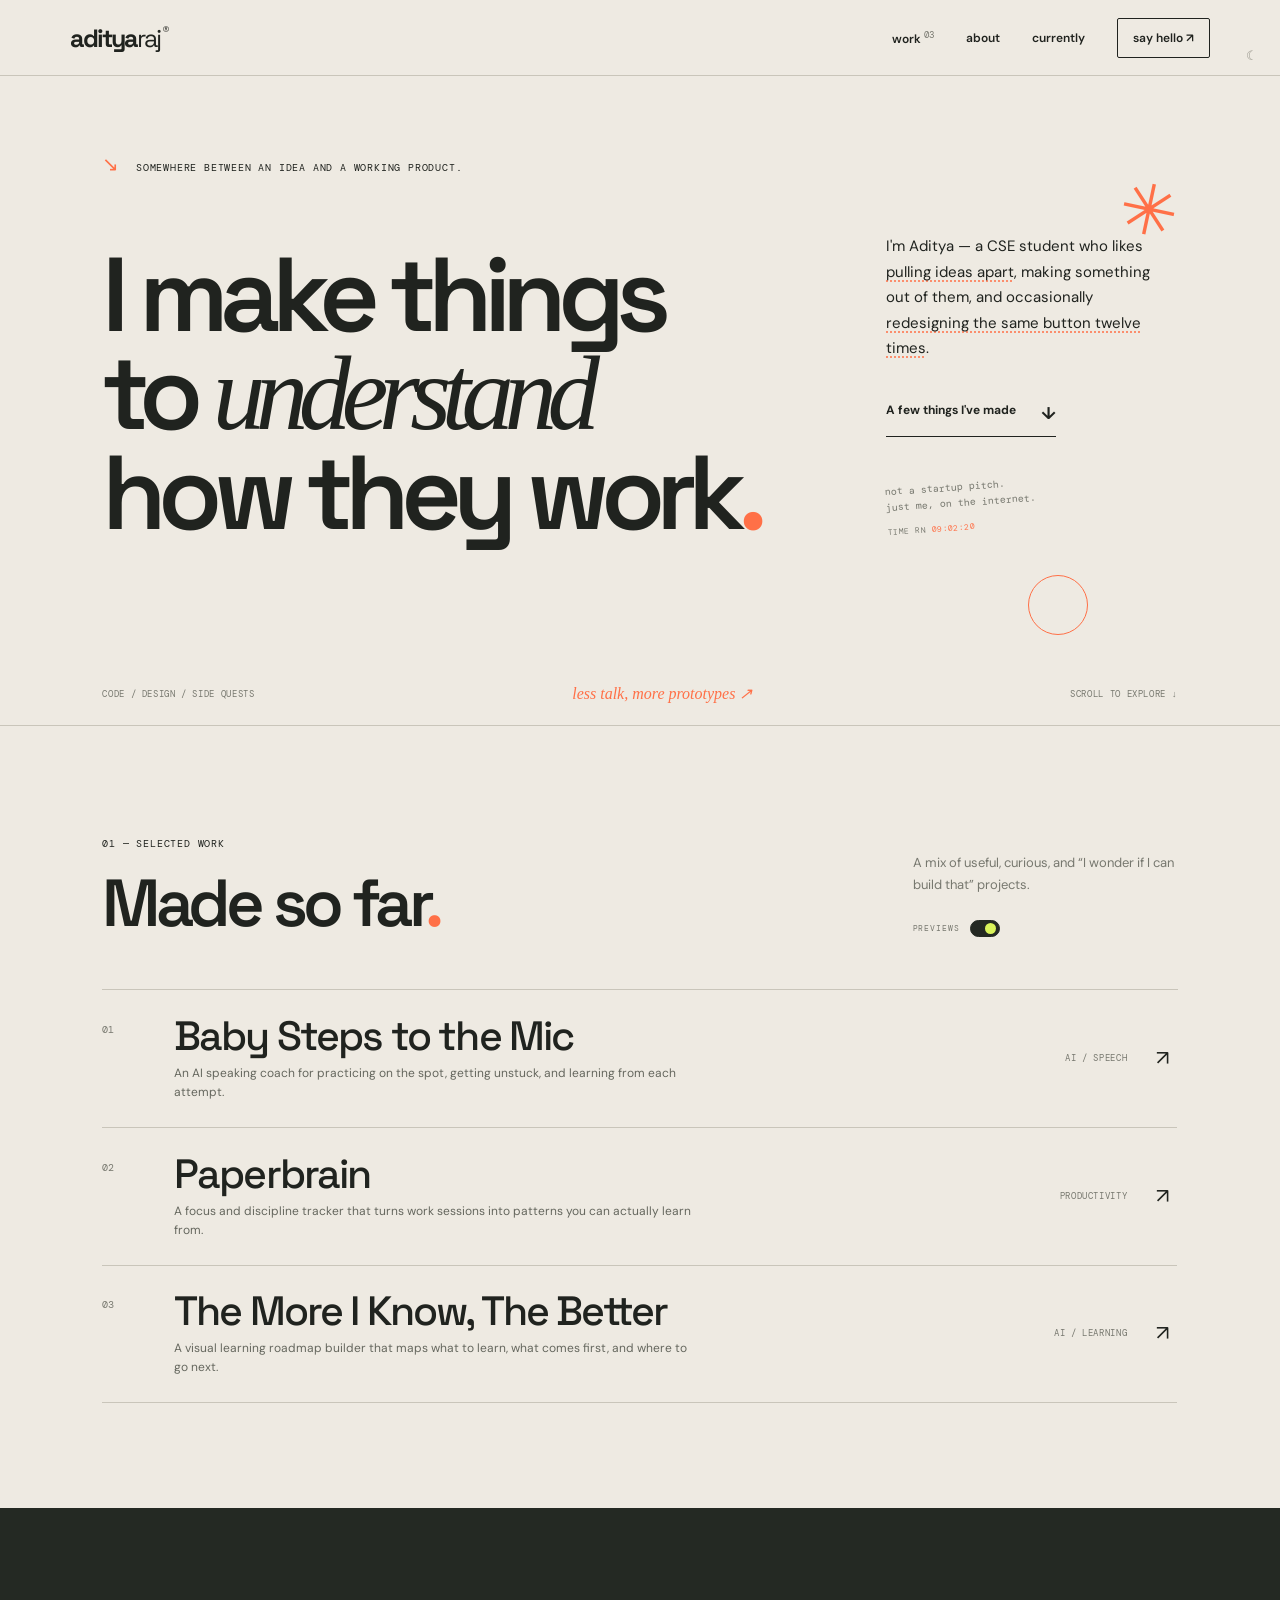
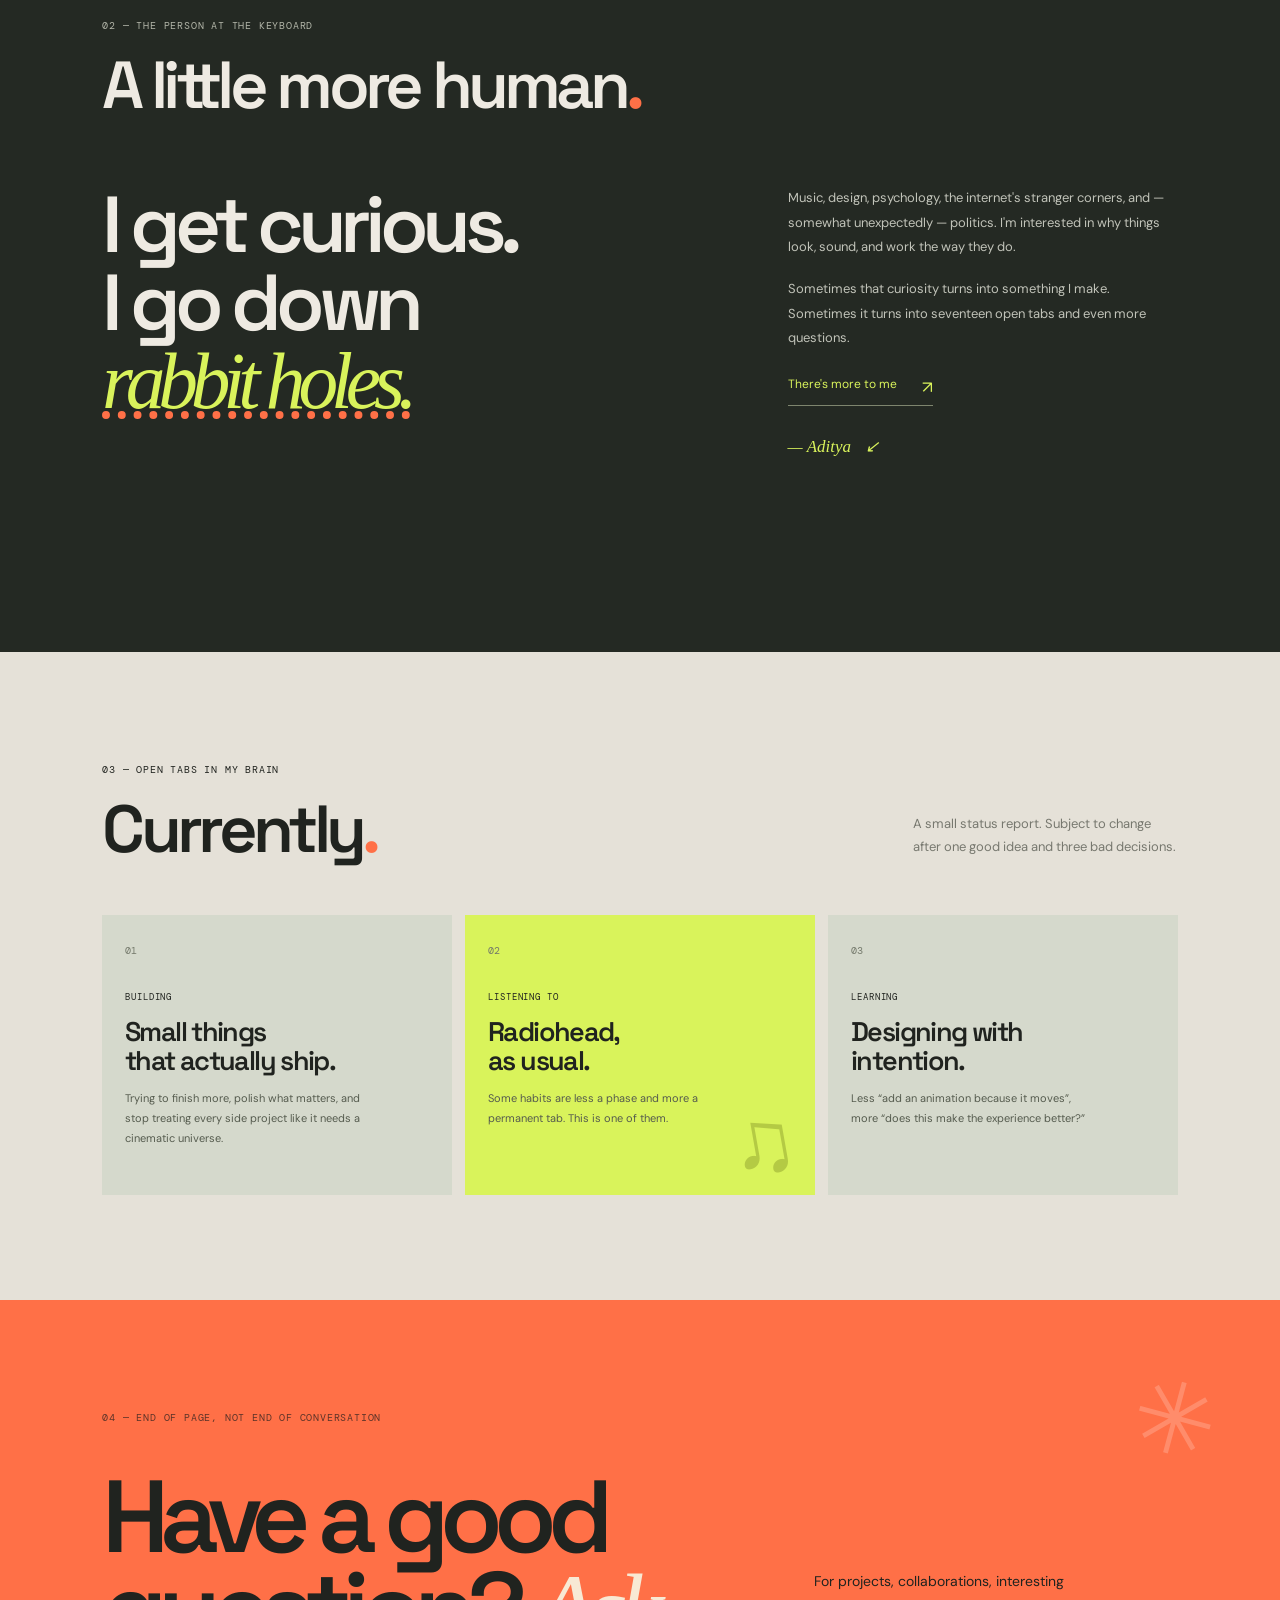
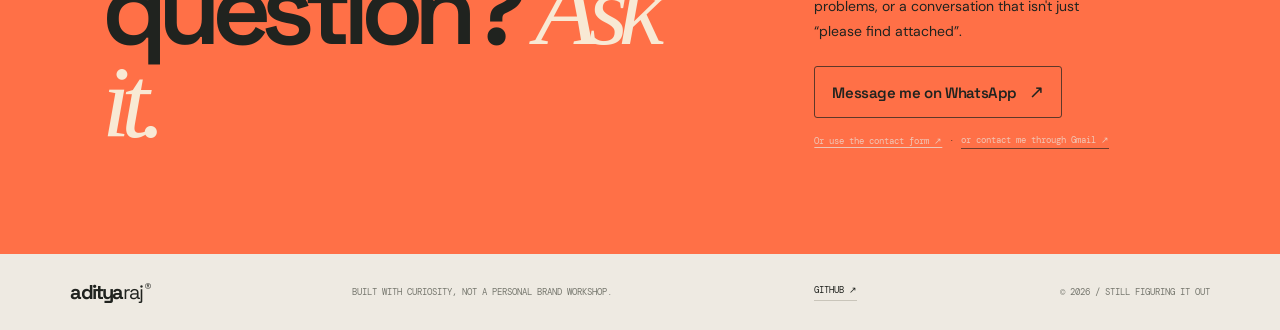
==== commit e4ad37e0: "Update image and resume links in index.html" ====
--- a/index.html
+++ b/index.html
@@ -122,7 +122,7 @@
       <button class="dialog-close about-dialog-close" type="button" aria-label="Close About">×</button>
       <div class="about-dialog-kicker">A LITTLE MORE CONTEXT</div>
       <div class="about-intro">
-        <img class="about-portrait" src="assets/aditya-photo.png" alt="Aditya Raj" />
+        <img class="about-portrait" src="aditya-photo.png" alt="Aditya Raj" />
         <div class="about-intro-copy">
           <h3 id="about-dialog-title">Hey, I'm Aditya.</h3>
           <p class="about-lede">I'm usually interested in five different things at once. Occasionally, they even connect.</p>
@@ -140,7 +140,7 @@
           <small>Education, experience, skills and the official-looking bits.</small>
         </div>
         <div class="about-resume-actions">
-          <a href="assets/aditya-raj-resume.pdf" target="_blank" rel="noopener noreferrer">VIEW PDF ↗</a>
+          <a href="aditya-raj-resume.pdf" target="_blank" rel="noopener noreferrer">VIEW PDF ↗</a>
         </div>
       </div>
       <div class="about-socials" aria-label="Connect with Aditya">
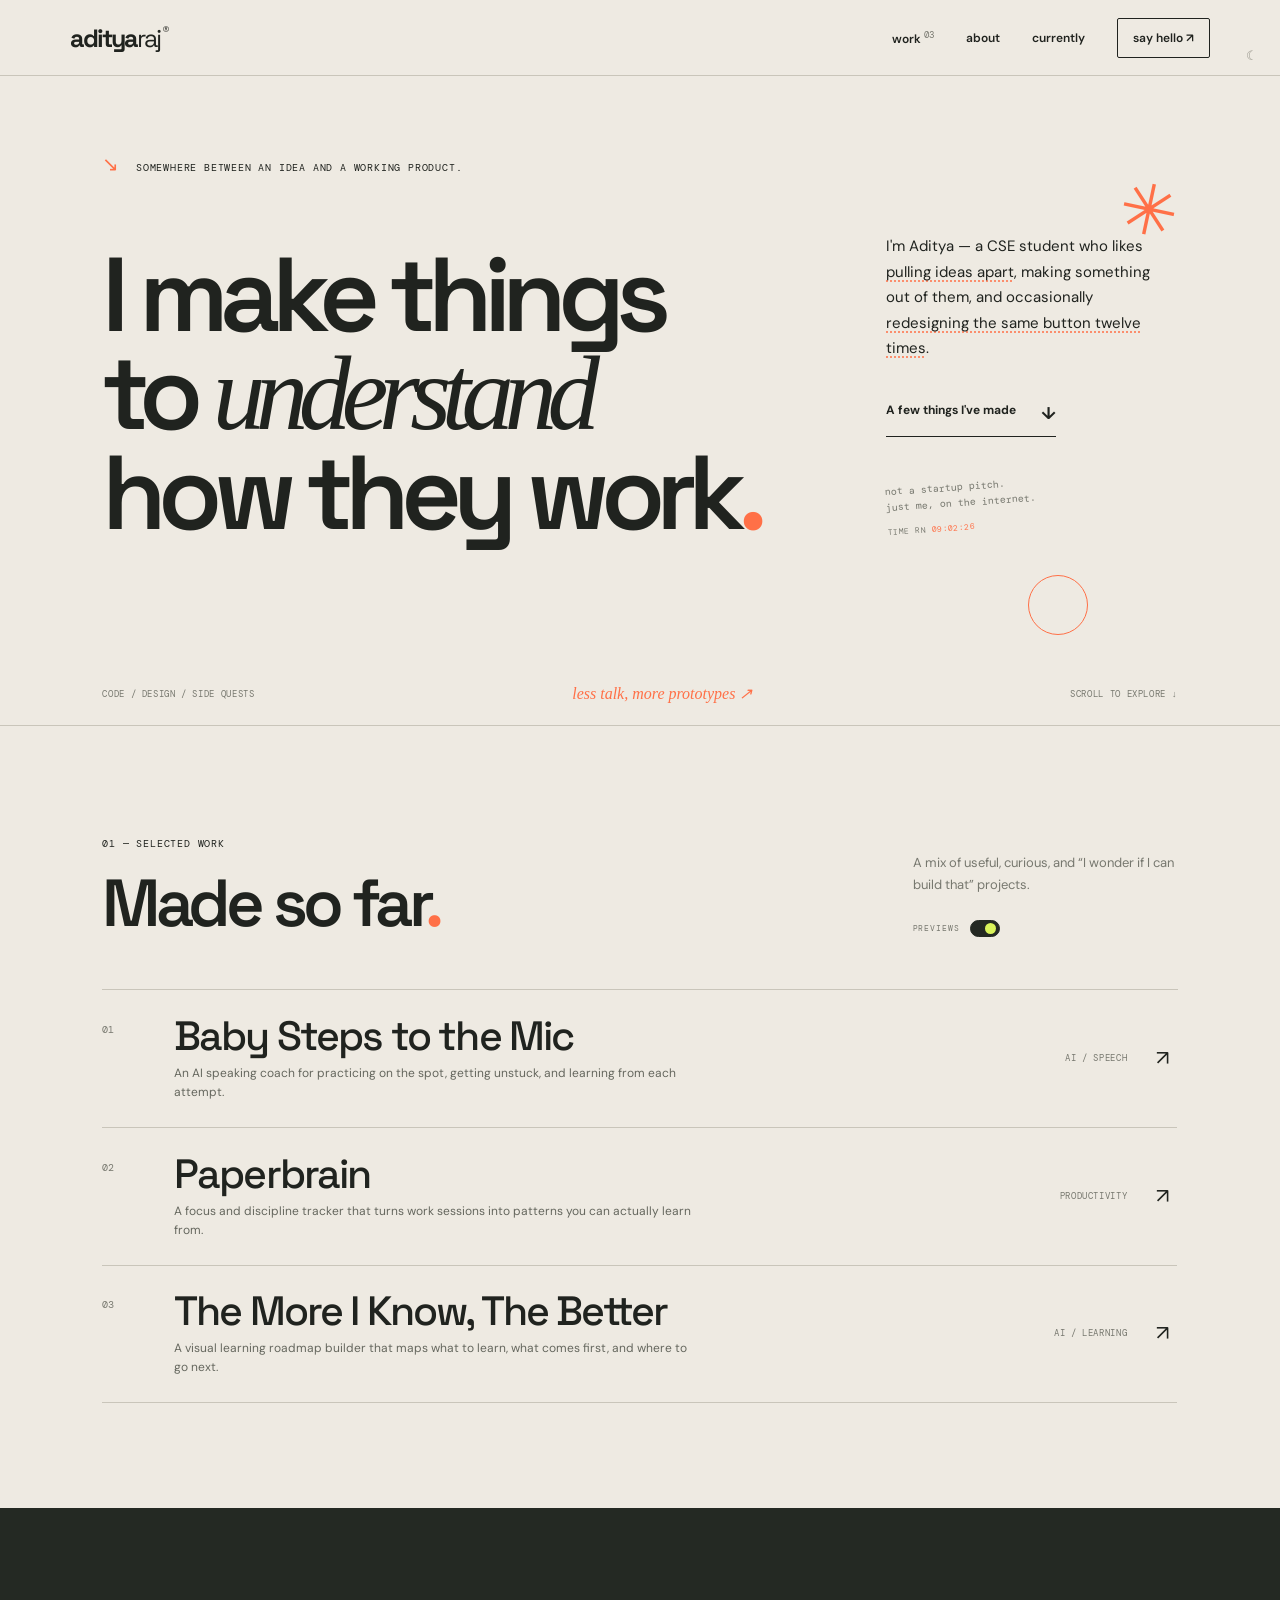
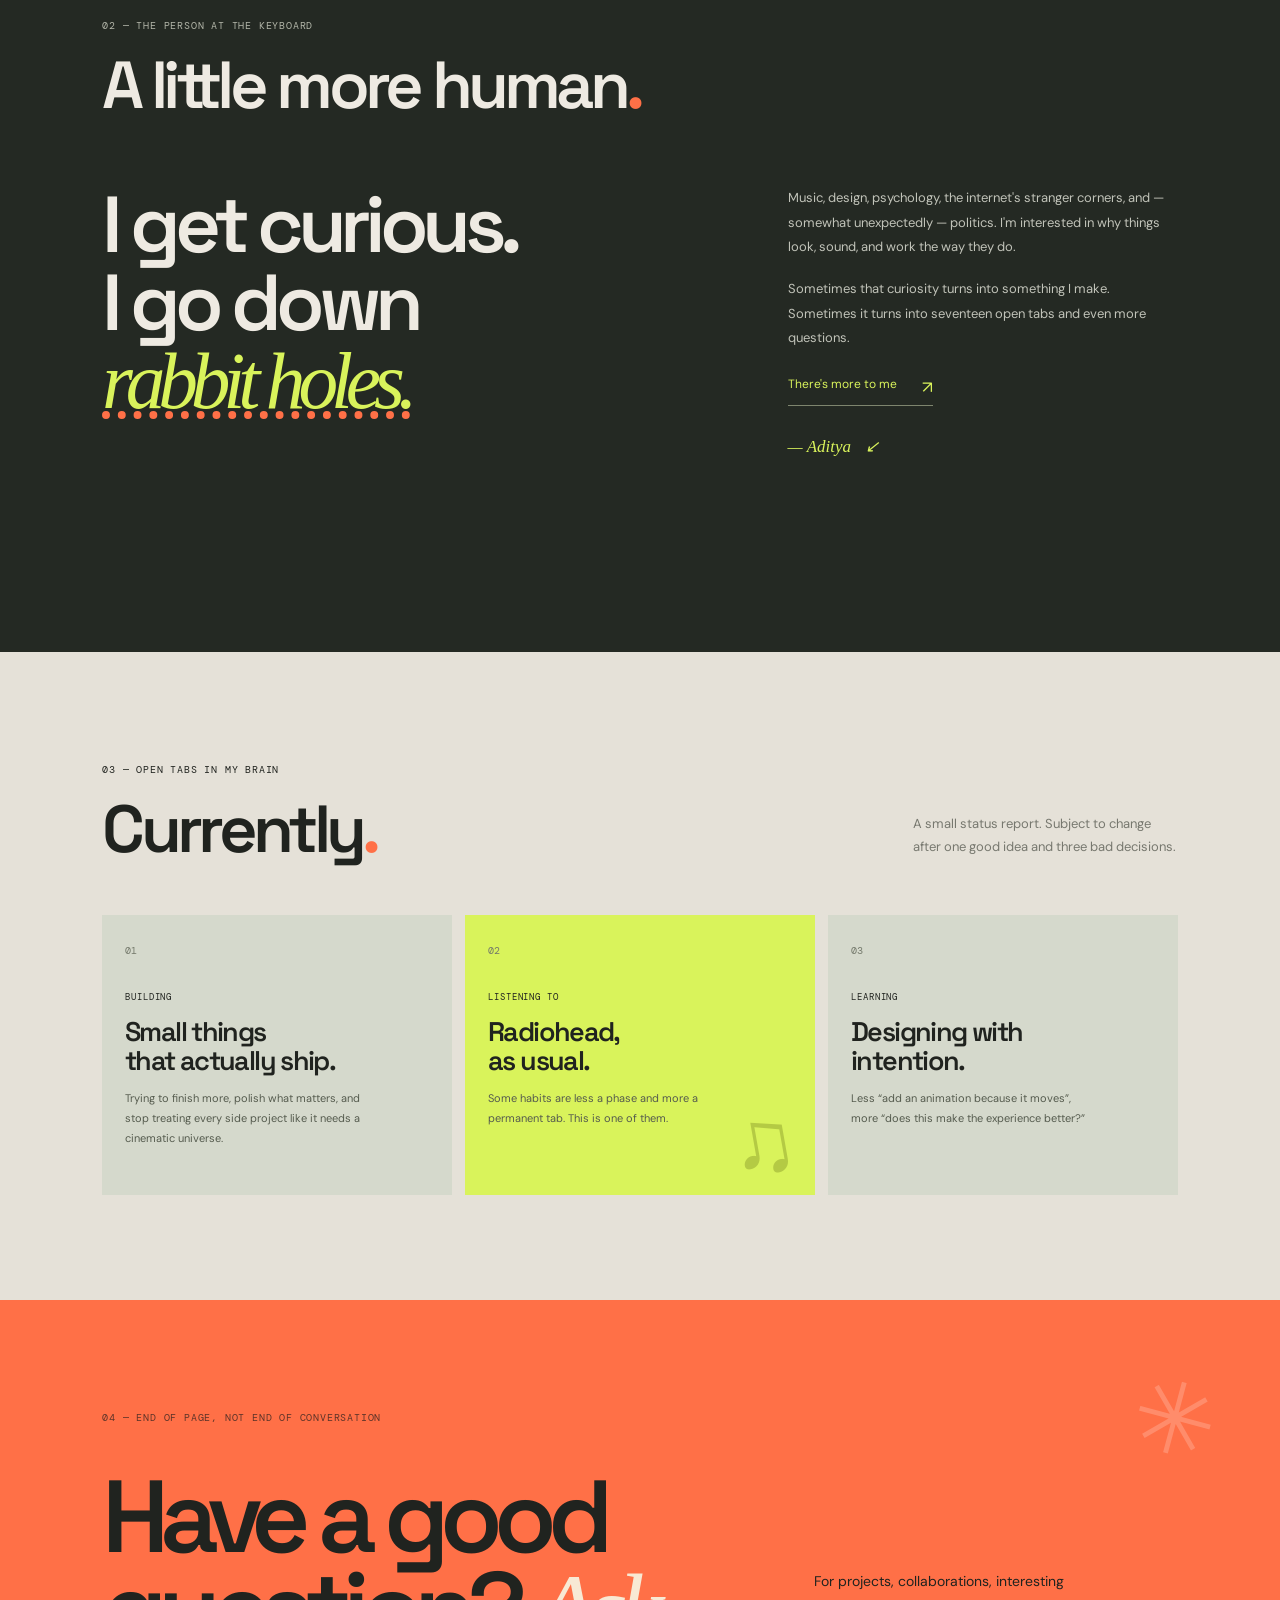
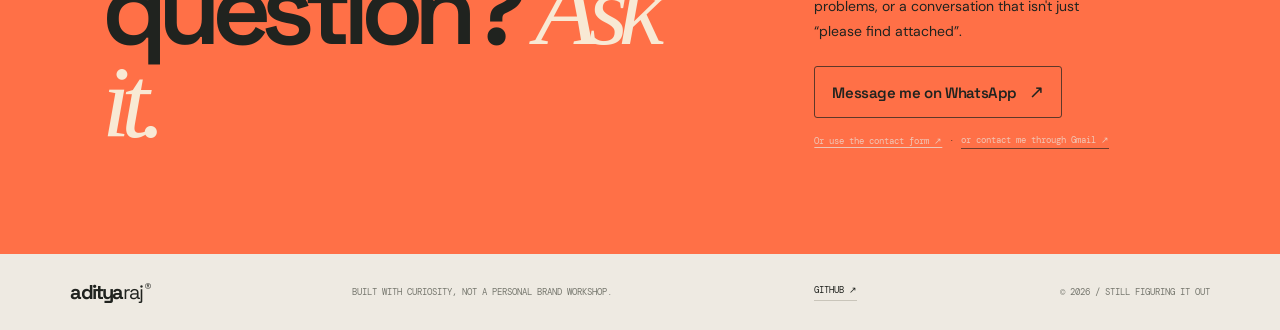
==== commit 97788c1e: "Update image source paths in index.html" ====
--- a/index.html
+++ b/index.html
@@ -75,14 +75,14 @@
       <div class="project-hover-preview" aria-hidden="true">
         <div class="preview-caption"><span>PROJECT PREVIEW</span><span class="preview-number">01 / 03</span></div>
         <div class="preview-art preview-mic is-active">
-          <img class="baby-steps-shot" src="assets/baby-steps-real.png" alt="Baby Steps to the Mic live speaking practice screen">
+          <img class="baby-steps-shot" src="baby-steps-real.png" alt="Baby Steps to the Mic live speaking practice screen">
         </div>
         <div class="preview-art preview-paperbrain">
-          <img class="paperbrain-shot" src="assets/paperbrain-real.png" alt="Paperbrain focus and discipline dashboard">
+          <img class="paperbrain-shot" src="paperbrain-real.png" alt="Paperbrain focus and discipline dashboard">
         </div>
         <div class="preview-art preview-roadmap">
-          <img class="tmik-generation-shot" src="assets/tmik-generation.png" alt="The More I Know, The Better generating a learning roadmap">
-          <img class="tmik-roadmap-shot" src="assets/tmik-roadmap.png" alt="The More I Know, The Better dependency graph for learning portfolios">
+          <img class="tmik-generation-shot" src="tmik-generation.png" alt="The More I Know, The Better generating a learning roadmap">
+          <img class="tmik-roadmap-shot" src="tmik-roadmap.png" alt="The More I Know, The Better dependency graph for learning portfolios">
         </div>
         <div class="preview-instruction">HOVER TO PREVIEW <span>↗</span></div>
       </div>
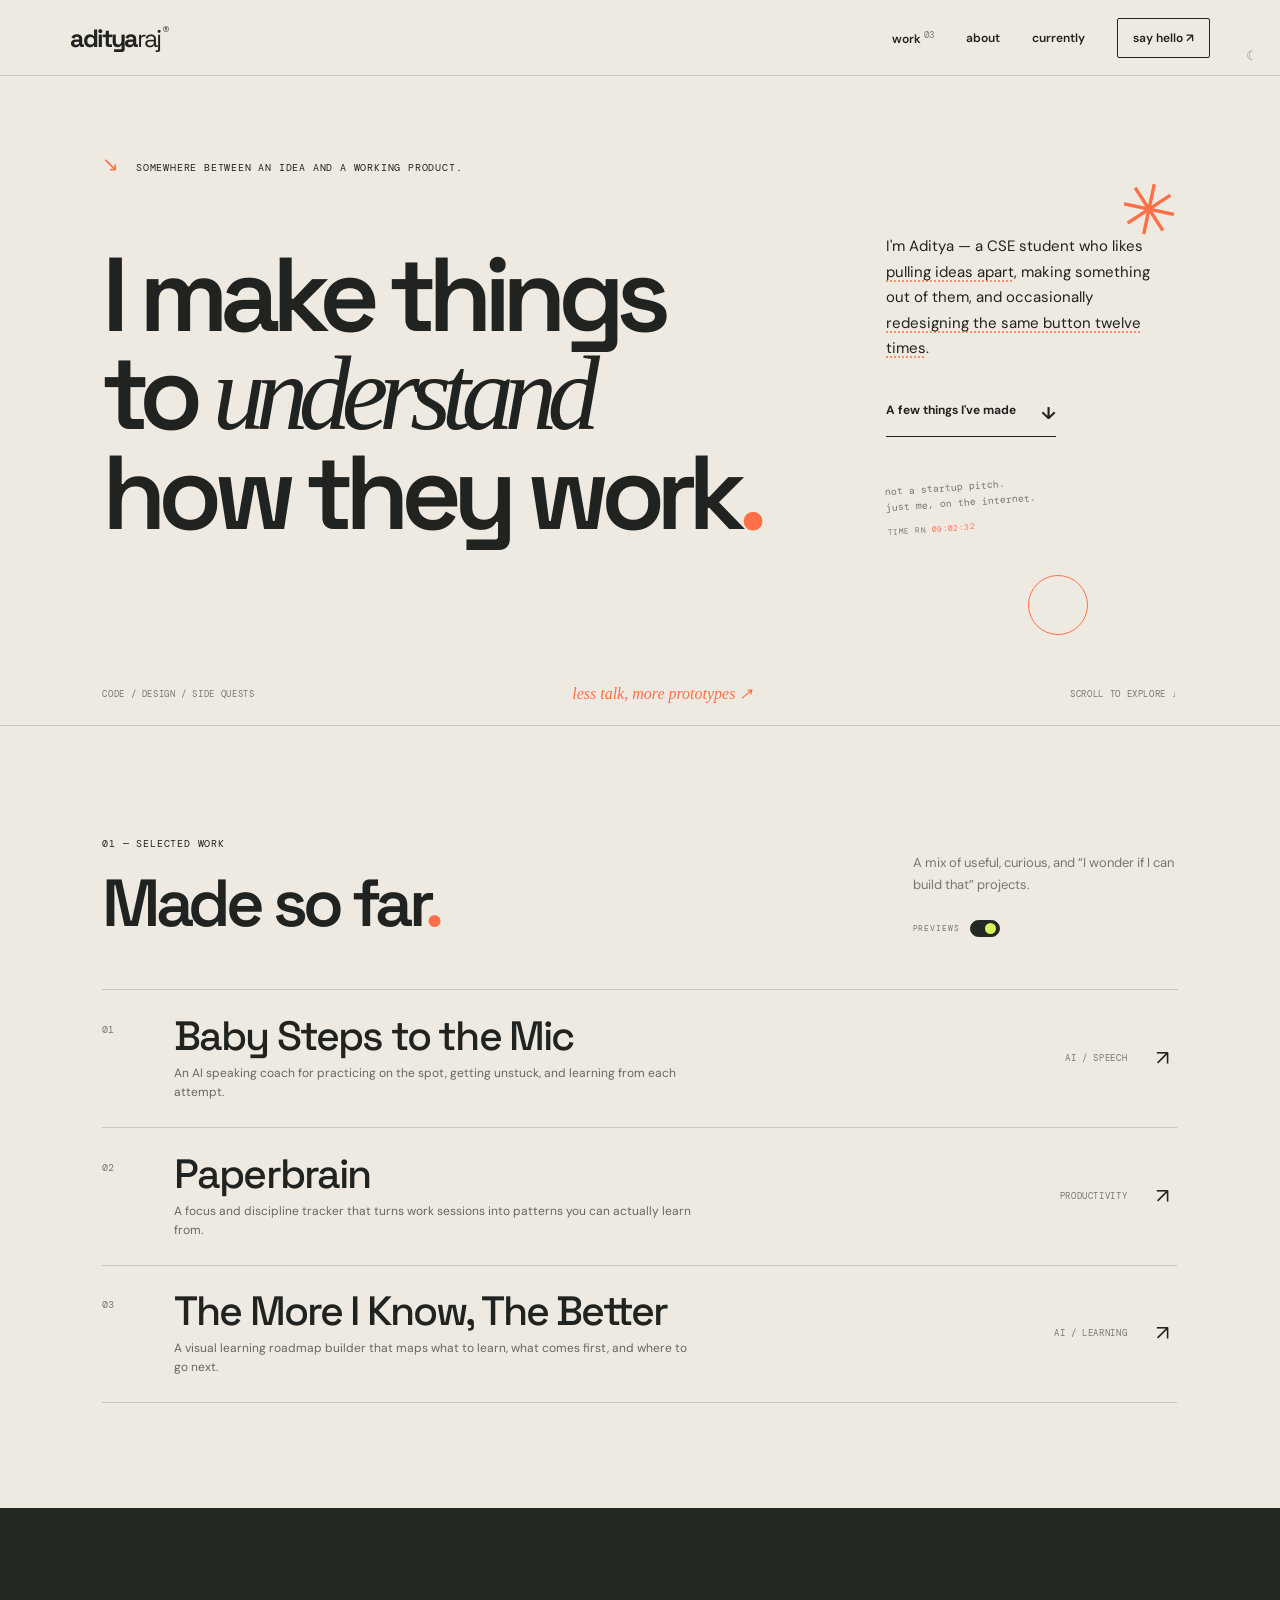
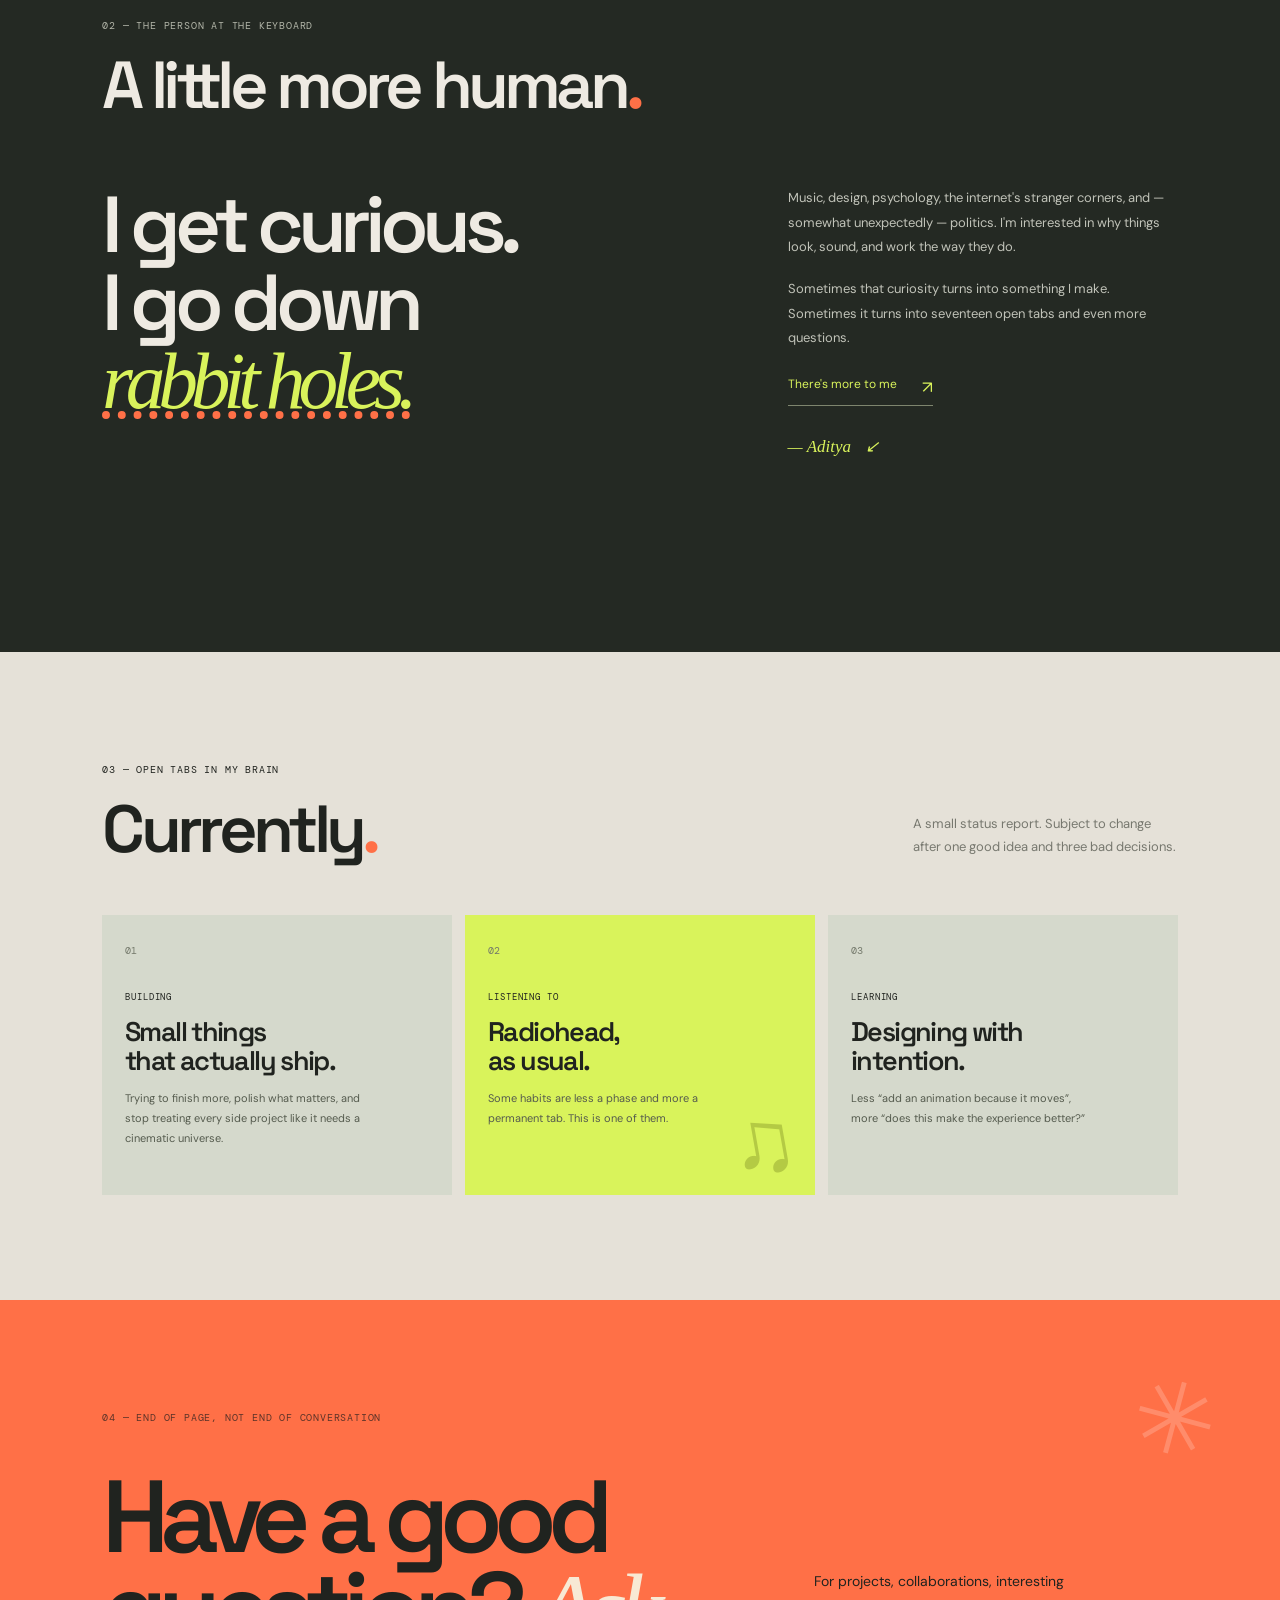
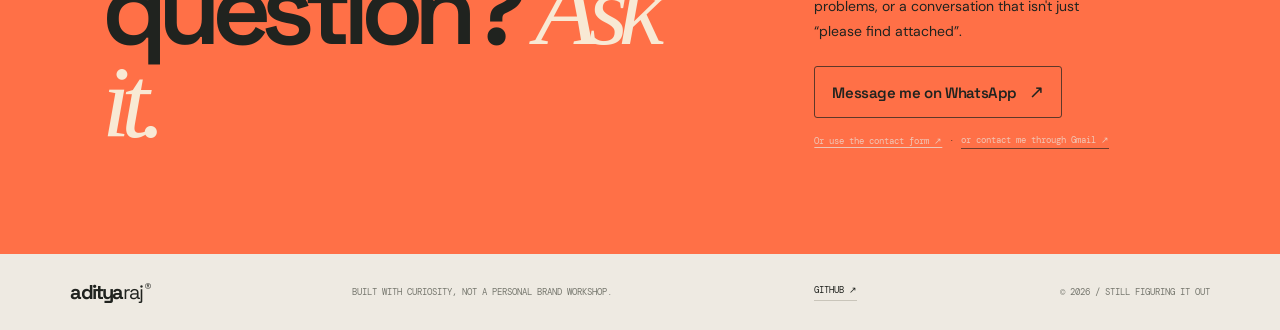
==== commit 21bfb294: "Update index.html" ====
--- a/index.html
+++ b/index.html
@@ -124,7 +124,7 @@
       <div class="about-intro">
         <img class="about-portrait" src="aditya-photo.png" alt="Aditya Raj" />
         <div class="about-intro-copy">
-          <h3 id="about-dialog-title">Hey, I'm Aditya.</h3>
+          <h3 id="about-dialog-title">Hey, I'm Aditya Raj.</h3>
           <p class="about-lede">I'm usually interested in five different things at once. Occasionally, they even connect.</p>
         </div>
       </div>
